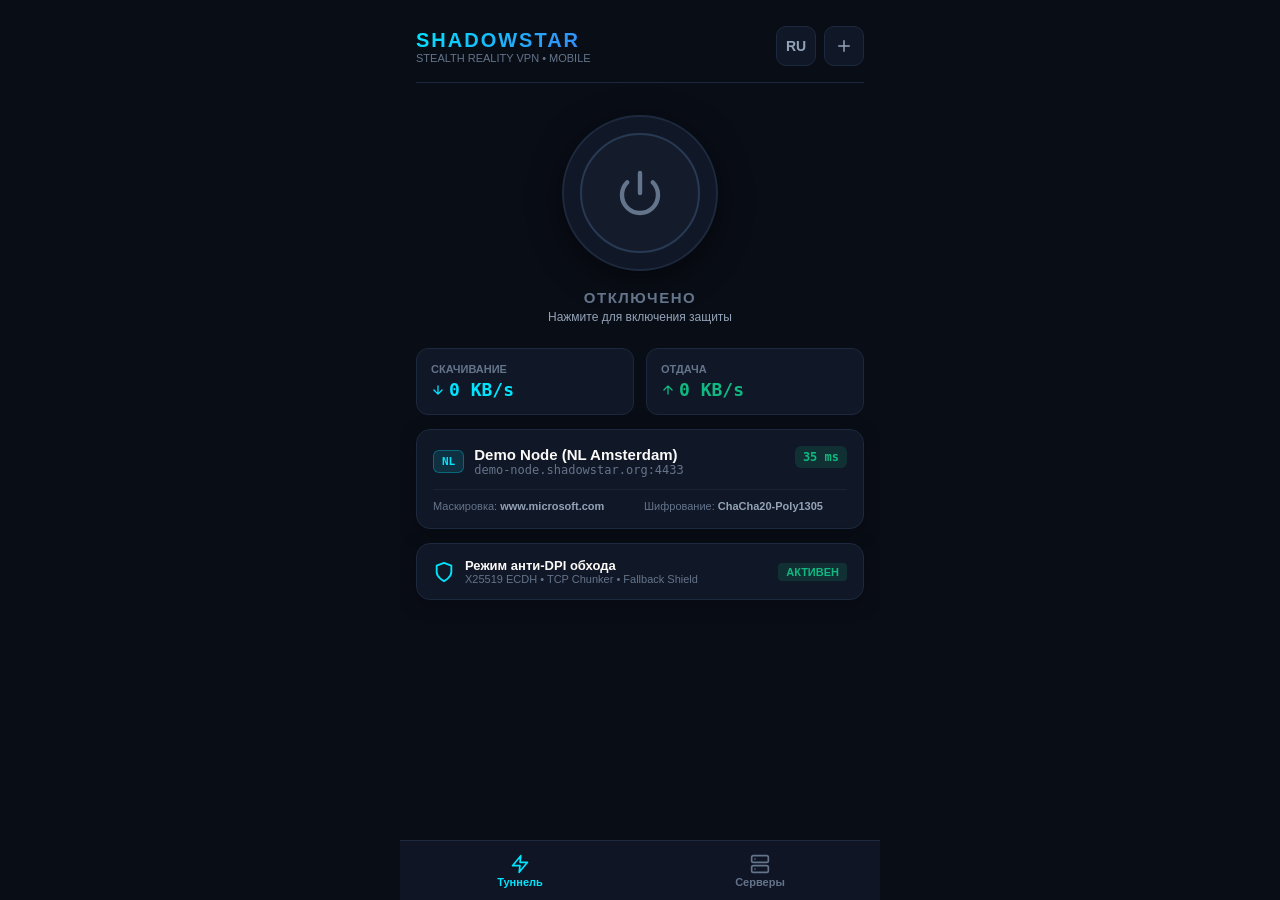
==== pkg/mobile/web/index.html @ b687b2b1 "feat: multi-server subscriptions, 1-click node switch on main dashboard, and crisp app icons everywh" ====
<!DOCTYPE html>
<html lang="ru">
<head>
  <meta charset="UTF-8">
  <meta name="viewport" content="width=device-width, initial-scale=1.0, maximum-scale=1.0, user-scalable=no, viewport-fit=cover">
  <title>ShadowStar Mobile VPN</title>
  <meta name="theme-color" content="#090D16">
  <meta name="apple-mobile-web-app-capable" content="yes">
  <meta name="apple-mobile-web-app-status-bar-style" content="black-translucent">
  <link rel="icon" type="image/x-icon" href="./favicon.ico">
  <link rel="manifest" href="./manifest.json">
  <link rel="stylesheet" href="./style.css">
</head>
<body>

  <div class="mobile-container">
    <!-- Header -->
    <header class="app-header">
      <div>
        <div class="brand-title">SHADOWSTAR</div>
        <div class="brand-sub" data-i18n="brandSub">STEALTH REALITY VPN • MOBILE</div>
      </div>
      <div style="display: flex; gap: 8px;">
        <button class="header-btn" onclick="toggleLanguage()" id="lang-btn" title="RU / EN">RU</button>
        <button class="header-btn" onclick="openAddModal()" title="Добавить узел">
          <svg class="icon" viewBox="0 0 24 24"><path d="M12 5v14M5 12h14"/></svg>
        </button>
      </div>
    </header>

    <!-- DASHBOARD VIEW -->
    <main id="view-dashboard">
      <!-- Center Power Button -->
      <section class="power-section">
        <div class="power-btn-outer" id="power-btn" onclick="toggleConnect()">
          <div class="power-btn-inner">
            <svg class="power-svg" viewBox="0 0 24 24">
              <path d="M18.36 6.64a9 9 0 1 1-12.73 0M12 2v10"/>
            </svg>
          </div>
        </div>
        <div class="status-badge" id="status-badge" data-i18n="statusOff">ОТКЛЮЧЕНО</div>
        <div class="status-sub" id="status-sub" data-i18n="statusSubOff">Нажмите для включения защиты</div>
      </section>

      <!-- Telemetry Speed Grid -->
      <section class="telemetry-grid">
        <div class="telem-card">
          <div class="telem-label" data-i18n="downLabel">Скачивание</div>
          <div class="telem-val down" id="speed-down">
            <svg class="icon-inline" viewBox="0 0 24 24"><path d="M12 5v14M19 12l-7 7-7-7"/></svg>
            <span id="speed-down-val">0 KB/s</span>
          </div>
        </div>
        <div class="telem-card">
          <div class="telem-label" data-i18n="upLabel">Отдача</div>
          <div class="telem-val up" id="speed-up">
            <svg class="icon-inline" viewBox="0 0 24 24"><path d="M12 19V5M5 12l7-7 7 7"/></svg>
            <span id="speed-up-val">0 KB/s</span>
          </div>
        </div>
      </section>

      <!-- Active Server Overview -->
      <section class="glass-card" id="active-node-card">
        <!-- Rendered dynamically via JavaScript -->
      </section>

      <!-- Quick Node Switcher (1-Click Switch on Dashboard) -->
      <section class="quick-nodes-section" id="quick-nodes-container">
        <div class="quick-nodes-header">
          <span style="font-size: 11px; font-weight: 700; color: var(--text-dim); text-transform: uppercase;" data-i18n="quickSwitchTitle">Быстрое переключение</span>
          <span style="font-size: 11px; color: var(--accent-cyan); font-weight: 600; cursor: pointer;" onclick="switchTab('servers')" data-i18n="viewAllNodes">Все узлы →</span>
        </div>
        <div class="quick-nodes-scroll" id="quick-nodes-list">
          <!-- Rendered dynamically -->
        </div>
      </section>

      <!-- Security Info Card -->
      <section class="glass-card" style="padding: 14px 16px;">
        <div style="display: flex; justify-content: space-between; align-items: center;">
          <div style="display: flex; align-items: center; gap: 10px;">
            <svg class="icon-shield" viewBox="0 0 24 24"><path d="M12 22s8-4 8-10V5l-8-3-8 3v7c0 6 8 10 8 10z"/></svg>
            <div>
              <div style="font-size: 13px; font-weight: 700;" data-i18n="securityTitle">Режим анти-DPI обхода</div>
              <div style="font-size: 11px; color: var(--text-dim);">X25519 ECDH • TCP Chunker • Fallback Shield</div>
            </div>
          </div>
          <span style="font-size: 11px; background: rgba(16, 185, 129, 0.15); color: var(--accent-green); padding: 3px 8px; border-radius: 4px; font-weight: 700;" data-i18n="securityActive">АКТИВЕН</span>
        </div>
      </section>
    </main>

    <!-- SERVERS VIEW -->
    <main id="view-servers" style="display: none;">
      <!-- Toolbar -->
      <div class="servers-toolbar">
        <button class="tool-btn" onclick="updateSubscriptionNow()" title="Обновить подписку">
          <svg class="icon" viewBox="0 0 24 24"><path d="M23 4v6h-6M1 20v-6h6"/><path d="M3.51 9a9 9 0 0 1 14.85-3.36L23 10M1 14l4.64 4.36A9 9 0 0 0 20.49 15"/></svg>
          <span data-i18n="toolUpdateSub">Обновить</span>
        </button>
        <button class="tool-btn" onclick="openAddModal()">
          <svg class="icon" viewBox="0 0 24 24"><path d="M12 5v14M5 12h14"/></svg>
          <span data-i18n="toolAdd">Новый узел</span>
        </button>
        <button class="tool-btn" onclick="openSubModal()">
          <svg class="icon" viewBox="0 0 24 24"><circle cx="12" cy="12" r="3"/><path d="M19.4 15a1.65 1.65 0 0 0 .33 1.82l.06.06a2 2 0 0 1 0 2.83 2 2 0 0 1-2.83 0l-.06-.06a1.65 1.65 0 0 0-1.82-.33 1.65 1.65 0 0 0-1 1.51V21a2 2 0 0 1-2 2 2 2 0 0 1-2-2v-.09A1.65 1.65 0 0 0 9 19.4a1.65 1.65 0 0 0-1.82.33l-.06.06a2 2 0 0 1-2.83 0 2 2 0 0 1 0-2.83l.06-.06a1.65 1.65 0 0 0 .33-1.82 1.65 1.65 0 0 0-1.51-1H3a2 2 0 0 1-2-2 2 2 0 0 1 2-2h.09A1.65 1.65 0 0 0 4.6 9a1.65 1.65 0 0 0-.33-1.82l-.06-.06a2 2 0 0 1 0-2.83 2 2 0 0 1 2.83 0l.06.06a1.65 1.65 0 0 0 1.82.33H9a1.65 1.65 0 0 0 1-1.51V3a2 2 0 0 1 2-2 2 2 0 0 1 2 2v.09a1.65 1.65 0 0 0 1 1.51 1.65 1.65 0 0 0 1.82-.33l.06-.06a2 2 0 0 1 2.83 0 2 2 0 0 1 0 2.83l-.06.06a1.65 1.65 0 0 0-.33 1.82V9a1.65 1.65 0 0 0 1.51 1H21a2 2 0 0 1 2 2 2 2 0 0 1-2 2h-.09a1.65 1.65 0 0 0-1.51 1z"/></svg>
          <span data-i18n="toolSub">Подписка</span>
        </button>
        <button class="tool-btn" onclick="selectAutoBest()">
          <svg class="icon" viewBox="0 0 24 24"><polygon points="13 2 3 14 12 14 11 22 21 10 12 10 13 2"/></svg>
          <span data-i18n="toolFastest">Самый быстрый</span>
        </button>
      </div>

      <!-- Header with Count -->
      <div style="display: flex; justify-content: space-between; align-items: center; margin-bottom: 12px; padding: 0 4px;">
        <span style="font-size: 12px; font-weight: 700; color: var(--text-dim); text-transform: uppercase;">
          <span data-i18n="nodesHeader">Узлы</span> (<span id="servers-count">0</span>)
        </span>
      </div>

      <!-- Servers List Items -->
      <div id="servers-list">
        <!-- Rendered dynamically via JavaScript -->
      </div>
    </main>
  </div>

  <!-- Bottom Navigation Bar -->
  <nav class="bottom-nav">
    <div class="nav-item active" id="nav-tunnel" onclick="switchTab('dashboard')">
      <svg class="nav-svg" viewBox="0 0 24 24"><polygon points="13 2 3 14 12 14 11 22 21 10 12 10 13 2"/></svg>
      <span data-i18n="tabTunnel">Туннель</span>
    </div>
    <div class="nav-item" id="nav-servers" onclick="switchTab('servers')">
      <svg class="nav-svg" viewBox="0 0 24 24"><rect x="2" y="2" width="20" height="8" rx="2"/><rect x="2" y="14" width="20" height="8" rx="2"/><line x1="6" y1="6" x2="6.01" y2="6"/><line x1="6" y1="18" x2="6.01" y2="18"/></svg>
      <span data-i18n="tabServers">Серверы</span>
    </div>
  </nav>

  <!-- Add / Edit Server Modal Bottom Sheet -->
  <div class="modal-overlay" id="modal-server">
    <div class="modal-sheet">
      <div class="modal-header">
        <div class="modal-title" id="modal-server-title" data-i18n="modalAddTitle">Добавление узла</div>
        <button class="modal-close" onclick="closeModal('modal-server')">
          <svg class="icon" viewBox="0 0 24 24"><path d="M18 6L6 18M6 6l12 12"/></svg>
        </button>
      </div>

      <!-- Segmented Control Tabs (2 Modes) -->
      <div class="modal-tabs" id="modal-tabs-container">
        <button class="modal-tab-btn active" id="tab-btn-key" type="button" onclick="switchAddMode('key')" data-i18n="tabByKey">По ключу / ссылке</button>
        <button class="modal-tab-btn" id="tab-btn-full" type="button" onclick="switchAddMode('full')" data-i18n="tabFull">Полные данные</button>
      </div>

      <!-- Mode 1: По ключу / ссылке (Быстрое добавление) -->
      <div id="add-pane-key">
        <div class="input-group">
          <label class="input-label" data-i18n="labelNodeName">Название ноды</label>
          <input type="text" class="input-field" id="input-quick-name" data-i18n-ph="phNodeName" placeholder="Например: Мой VPS">
        </div>

        <div class="input-group">
          <label class="input-label" data-i18n="labelKeyOrLink">Ключ или ссылка shadowstar://</label>
          <div class="input-with-action">
            <input type="text" class="input-field" id="input-quick-key" data-i18n-ph="phKeyOrLink" placeholder="shadowstar://... или IP:Port:Key или Ключ">
            <button class="input-action-btn" type="button" onclick="pasteIntoInput('input-quick-key')">
              <svg class="icon-sm" viewBox="0 0 24 24"><path d="M16 4h2a2 2 0 0 1 2 2v14a2 2 0 0 1-2 2H6a2 2 0 0 1-2-2V6a2 2 0 0 1 2-2h2"/><rect x="8" y="2" width="8" height="4" rx="1" ry="1"/></svg>
              <span data-i18n="btnPaste">Вставить</span>
            </button>
          </div>
          <div class="input-hint" data-i18n="hintQuickKey">Поддерживаются ссылки shadowstar://, формат IP:Port:Key или 32-байтный ключ</div>
        </div>

        <button class="btn-primary" type="button" onclick="saveQuickNode()" data-i18n="btnAddNode">Добавить узел</button>
      </div>

      <!-- Mode 2: Полные данные (Ручная настройка) -->
      <div id="add-pane-full" style="display: none;">
        <div class="input-group">
          <label class="input-label" data-i18n="labelNodeName">Название ноды</label>
          <input type="text" class="input-field" id="input-node-name" data-i18n-ph="phNodeName" placeholder="Например: VPS Нидерланды #1">
        </div>

        <div class="input-group">
          <label class="input-label" data-i18n="labelNodeAddr">Адрес и порт сервера (IP:Port)</label>
          <div class="input-with-action">
            <input type="text" class="input-field" id="input-node-addr" data-i18n-ph="phAddr" placeholder="198.51.100.1:4433">
            <button class="input-action-btn" type="button" onclick="pasteIntoInput('input-node-addr')">
              <svg class="icon-sm" viewBox="0 0 24 24"><path d="M16 4h2a2 2 0 0 1 2 2v14a2 2 0 0 1-2 2H6a2 2 0 0 1-2-2V6a2 2 0 0 1 2-2h2"/><rect x="8" y="2" width="8" height="4" rx="1" ry="1"/></svg>
            </button>
          </div>
        </div>

        <div class="input-group">
          <label class="input-label" data-i18n="labelNodeKey">Мастер-ключ безопасности</label>
          <div class="input-with-action">
            <input type="text" class="input-field" id="input-node-key" data-i18n-ph="phKey" placeholder="32-байтный hex мастер-ключ">
            <button class="input-action-btn" type="button" onclick="pasteIntoInput('input-node-key')">
              <svg class="icon-sm" viewBox="0 0 24 24"><path d="M16 4h2a2 2 0 0 1 2 2v14a2 2 0 0 1-2 2H6a2 2 0 0 1-2-2V6a2 2 0 0 1 2-2h2"/><rect x="8" y="2" width="8" height="4" rx="1" ry="1"/></svg>
            </button>
          </div>
        </div>

        <div class="input-group">
          <label class="input-label" data-i18n="labelNodeSni">Маскировка SNI (Decoy Domain)</label>
          <input type="text" class="input-field" id="input-node-sni" value="www.microsoft.com" data-i18n-ph="phSni" placeholder="www.microsoft.com">
        </div>

        <button class="btn-primary" type="button" onclick="saveFullNode()" data-i18n="btnSaveNode">Сохранить узел</button>
      </div>
    </div>
  </div>

  <!-- Subscription URL Modal -->
  <div class="modal-overlay" id="modal-sub">
    <div class="modal-sheet">
      <div class="modal-header">
        <div class="modal-title" data-i18n="subTitle">URL подписки ShadowStar</div>
        <button class="modal-close" onclick="closeModal('modal-sub')">
          <svg class="icon" viewBox="0 0 24 24"><path d="M18 6L6 18M6 6l12 12"/></svg>
        </button>
      </div>

      <div class="input-group">
        <label class="input-label" data-i18n="subInput">Прямая ссылка на подписку</label>
        <div class="input-with-action">
          <input type="text" class="input-field" id="input-sub-url" data-i18n-ph="phSubUrl" placeholder="https://example.com/api/subscription">
          <button class="input-action-btn" type="button" onclick="pasteIntoInput('input-sub-url')">
            <svg class="icon-sm" viewBox="0 0 24 24"><path d="M16 4h2a2 2 0 0 1 2 2v14a2 2 0 0 1-2 2H6a2 2 0 0 1-2-2V6a2 2 0 0 1 2-2h2"/><rect x="8" y="2" width="8" height="4" rx="1" ry="1"/></svg>
            <span data-i18n="btnPaste">Вставить</span>
          </button>
        </div>
      </div>

      <div style="font-size: 12px; color: var(--text-dim); margin-bottom: 16px;" data-i18n="subDesc">
        Поддерживаются форматы JSON, Base64 и списки ссылок вида shadowstar://
      </div>

      <button class="btn-primary" type="button" onclick="saveSubscription()" data-i18n="loadSubBtn">Загрузить и обновить</button>
    </div>
  </div>

  <!-- Floating Toast Notification -->
  <div class="toast" id="toast">Уведомление</div>

  <script src="./app.js"></script>
</body>
</html>
---- pkg/mobile/web/style.css ----
:root {
  --bg-primary: #090D16;
  --bg-card: #101726;
  --bg-card-hover: #162032;
  --bg-card-active: #142232;
  --border-subtle: #1D293E;
  --accent-cyan: #00E5FF;
  --accent-green: #10B981;
  --accent-red: #EF4444;
  --accent-amber: #F59E0B;
  --text-main: #FCFAF8;
  --text-muted: #94A3B8;
  --text-dim: #64748B;
  --font-family: -apple-system, BlinkMacSystemFont, "Segoe UI", Roboto, "Helvetica Neue", sans-serif;
  --font-mono: ui-monospace, SFMono-Regular, Menlo, Monaco, Consolas, monospace;
}

* {
  box-sizing: border-box;
  margin: 0;
  padding: 0;
  -webkit-tap-highlight-color: transparent;
}

body {
  background: var(--bg-primary);
  color: var(--text-main);
  font-family: var(--font-family);
  min-height: 100vh;
  padding-bottom: 70px;
  overflow-x: hidden;
  user-select: none;
}

.mobile-container {
  max-width: 480px;
  margin: 0 auto;
  padding: 16px;
  overflow-x: hidden;
  box-sizing: border-box;
}

/* Header */
.app-header {
  display: flex;
  justify-content: space-between;
  align-items: center;
  padding: 10px 0 16px;
  border-bottom: 1px solid var(--border-subtle);
}

.brand-title {
  font-size: 20px;
  font-weight: 800;
  letter-spacing: 2px;
  background: linear-gradient(135deg, #00E5FF, #3B82F6);
  -webkit-background-clip: text;
  -webkit-text-fill-color: transparent;
}

.brand-sub {
  font-size: 11px;
  color: var(--text-dim);
  font-weight: 500;
}

.header-btn {
  background: var(--bg-card);
  border: 1px solid var(--border-subtle);
  color: var(--text-muted);
  width: 40px;
  height: 40px;
  border-radius: 10px;
  display: flex;
  align-items: center;
  justify-content: center;
  font-size: 14px;
  font-weight: 700;
  cursor: pointer;
  flex-shrink: 0;
  transition: all 0.2s;
}

.header-btn:active {
  transform: scale(0.92);
  border-color: var(--accent-cyan);
  color: var(--accent-cyan);
}

/* Vector Icons */
.icon {
  width: 18px;
  height: 18px;
  stroke: currentColor;
  stroke-width: 2;
  fill: none;
  stroke-linecap: round;
  stroke-linejoin: round;
  display: inline-block;
  flex-shrink: 0;
}

.icon-sm {
  width: 14px;
  height: 14px;
  stroke: currentColor;
  stroke-width: 2;
  fill: none;
  stroke-linecap: round;
  stroke-linejoin: round;
  display: inline-block;
  flex-shrink: 0;
}

.icon-shield {
  width: 22px;
  height: 22px;
  stroke: var(--accent-cyan);
  stroke-width: 2;
  fill: none;
  stroke-linecap: round;
  stroke-linejoin: round;
  display: inline-block;
  flex-shrink: 0;
}

.icon-inline {
  width: 14px;
  height: 14px;
  stroke: currentColor;
  stroke-width: 2.2;
  fill: none;
  stroke-linecap: round;
  stroke-linejoin: round;
  vertical-align: -2px;
  margin-right: 4px;
  display: inline-block;
  flex-shrink: 0;
}

.power-svg {
  width: 48px;
  height: 48px;
  stroke: var(--text-dim);
  stroke-width: 2.2;
  fill: none;
  stroke-linecap: round;
  stroke-linejoin: round;
  transition: all 0.3s ease;
}

.nav-svg {
  width: 20px;
  height: 20px;
  stroke: currentColor;
  stroke-width: 2;
  fill: none;
  stroke-linecap: round;
  stroke-linejoin: round;
  margin-bottom: 2px;
  flex-shrink: 0;
}

/* Tab Navigation (Bottom Bar) */
.bottom-nav {
  position: fixed;
  bottom: 0;
  left: 0;
  right: 0;
  height: 60px;
  background: rgba(16, 23, 38, 0.94);
  backdrop-filter: blur(16px);
  -webkit-backdrop-filter: blur(16px);
  border-top: 1px solid var(--border-subtle);
  display: flex;
  justify-content: space-around;
  align-items: center;
  z-index: 100;
  max-width: 480px;
  margin: 0 auto;
}

.nav-item {
  display: flex;
  flex-direction: column;
  align-items: center;
  justify-content: center;
  flex: 1;
  height: 100%;
  color: var(--text-dim);
  text-decoration: none;
  font-size: 11px;
  font-weight: 600;
  cursor: pointer;
  transition: color 0.2s;
}

.nav-item.active {
  color: var(--accent-cyan);
}

/* Power Button */
.power-section {
  display: flex;
  flex-direction: column;
  align-items: center;
  justify-content: center;
  padding: 32px 0 24px;
}

.power-btn-outer {
  width: 156px;
  height: 156px;
  border-radius: 50%;
  display: flex;
  align-items: center;
  justify-content: center;
  cursor: pointer;
  background: var(--bg-card);
  border: 2px solid var(--border-subtle);
  box-shadow: 0 8px 32px rgba(0, 0, 0, 0.5);
  transition: all 0.3s ease;
}

.power-btn-outer:active {
  transform: scale(0.95);
}

.power-btn-inner {
  width: 120px;
  height: 120px;
  border-radius: 50%;
  background: #141C2C;
  display: flex;
  align-items: center;
  justify-content: center;
  border: 2px solid #283954;
  transition: all 0.3s;
}

.power-btn-outer.connected {
  border-color: var(--accent-green);
  box-shadow: 0 0 36px rgba(16, 185, 129, 0.35);
}

.power-btn-outer.connected .power-btn-inner {
  background: rgba(16, 185, 129, 0.15);
  border-color: var(--accent-green);
}

.power-btn-outer.connected .power-svg {
  stroke: var(--accent-green);
  filter: drop-shadow(0 0 10px rgba(16, 185, 129, 0.8));
}

.power-btn-outer.connecting {
  border-color: var(--accent-amber);
  box-shadow: 0 0 30px rgba(245, 158, 11, 0.3);
}

.power-btn-outer.connecting .power-svg {
  stroke: var(--accent-amber);
}

.status-badge {
  margin-top: 18px;
  font-size: 15px;
  font-weight: 800;
  letter-spacing: 1.5px;
  color: var(--text-dim);
}

.status-badge.connected {
  color: var(--accent-green);
}

.status-sub {
  font-size: 12px;
  color: var(--text-muted);
  margin-top: 4px;
}

/* Card General */
.glass-card {
  background: var(--bg-card);
  border: 1px solid var(--border-subtle);
  border-radius: 14px;
  padding: 16px;
  margin-bottom: 14px;
  box-shadow: 0 4px 20px rgba(0, 0, 0, 0.25);
  overflow: hidden;
  box-sizing: border-box;
}

/* Telemetry Grid */
.telemetry-grid {
  display: grid;
  grid-template-columns: 1fr 1fr;
  gap: 12px;
  margin-bottom: 14px;
}

.telem-card {
  background: var(--bg-card);
  border: 1px solid var(--border-subtle);
  border-radius: 12px;
  padding: 14px;
  overflow: hidden;
}

.telem-label {
  font-size: 11px;
  font-weight: 700;
  color: var(--text-dim);
  text-transform: uppercase;
  margin-bottom: 4px;
}

.telem-val {
  font-size: 18px;
  font-weight: 800;
  font-family: var(--font-mono);
  display: flex;
  align-items: center;
  white-space: nowrap;
  overflow: hidden;
  text-overflow: ellipsis;
}

.telem-val.down {
  color: var(--accent-cyan);
}

.telem-val.up {
  color: var(--accent-green);
}

/* Node Overview Card */
.node-overview-header {
  display: flex;
  justify-content: space-between;
  align-items: flex-start;
  margin-bottom: 12px;
  gap: 10px;
  width: 100%;
  max-width: 100%;
  min-width: 0;
  box-sizing: border-box;
}

.node-title-row {
  display: flex;
  align-items: center;
  gap: 10px;
  min-width: 0;
  flex: 1 1 0%;
  max-width: 100%;
  overflow: hidden;
}

.node-title-row > div,
.node-info-col {
  min-width: 0;
  flex: 1 1 0%;
  max-width: 100%;
  overflow: hidden;
}

.country-pill {
  background: rgba(0, 229, 255, 0.12);
  color: var(--accent-cyan);
  border: 1px solid rgba(0, 229, 255, 0.3);
  font-size: 11px;
  font-weight: 800;
  padding: 4px 8px;
  border-radius: 6px;
  font-family: var(--font-mono);
  flex-shrink: 0;
}

.node-name {
  font-size: 15px;
  font-weight: 700;
  white-space: nowrap;
  overflow: hidden;
  text-overflow: ellipsis;
  max-width: 100%;
}

.node-addr {
  font-size: 12px;
  color: var(--text-dim);
  font-family: var(--font-mono);
  white-space: nowrap;
  overflow: hidden;
  text-overflow: ellipsis;
  max-width: 100%;
}

.ping-pill {
  font-size: 12px;
  font-weight: 700;
  padding: 4px 8px;
  border-radius: 6px;
  background: rgba(16, 185, 129, 0.15);
  color: var(--accent-green);
  font-family: var(--font-mono);
  flex-shrink: 0;
}

.node-detail-grid {
  display: grid;
  grid-template-columns: 1fr 1fr;
  gap: 8px;
  font-size: 11px;
  padding-top: 10px;
  border-top: 1px solid rgba(255, 255, 255, 0.05);
}

.node-detail-item {
  color: var(--text-dim);
  white-space: nowrap;
  overflow: hidden;
  text-overflow: ellipsis;
}

.node-detail-item strong {
  color: var(--text-muted);
}

/* Servers View Toolbar */
.servers-toolbar {
  display: grid;
  grid-template-columns: 1fr 1fr 1fr;
  gap: 8px;
  margin-bottom: 16px;
}

.tool-btn {
  background: var(--bg-card);
  border: 1px solid var(--border-subtle);
  color: var(--text-muted);
  padding: 10px 8px;
  border-radius: 10px;
  font-size: 12px;
  font-weight: 600;
  display: flex;
  flex-direction: column;
  align-items: center;
  gap: 6px;
  cursor: pointer;
  transition: all 0.2s;
  text-align: center;
}

.tool-btn:active {
  border-color: var(--accent-cyan);
  color: var(--accent-cyan);
  transform: scale(0.96);
}

/* Server List Item */
.server-item {
  background: var(--bg-card);
  border: 1px solid var(--border-subtle);
  border-radius: 12px;
  padding: 14px;
  margin-bottom: 10px;
  cursor: pointer;
  transition: all 0.2s;
  overflow: hidden;
  max-width: 100%;
  box-sizing: border-box;
}

.server-item.active {
  border-color: var(--accent-cyan);
  background: var(--bg-card-active);
}

.server-header-row {
  display: flex;
  justify-content: space-between;
  align-items: flex-start;
  gap: 10px;
  width: 100%;
  max-width: 100%;
  min-width: 0;
}

.server-title-group {
  display: flex;
  align-items: center;
  gap: 10px;
  min-width: 0;
  flex: 1 1 0%;
  max-width: 100%;
  overflow: hidden;
}

.server-title-group > div,
.server-info-col {
  min-width: 0;
  flex: 1 1 0%;
  max-width: 100%;
  overflow: hidden;
}

.server-name {
  font-size: 15px;
  font-weight: 700;
  white-space: nowrap;
  overflow: hidden;
  text-overflow: ellipsis;
  max-width: 100%;
}

.server-addr {
  font-size: 12px;
  color: var(--text-dim);
  font-family: var(--font-mono);
  white-space: nowrap;
  overflow: hidden;
  text-overflow: ellipsis;
  max-width: 100%;
}

.server-actions {
  display: flex;
  gap: 6px;
  margin-top: 10px;
}

.btn-action-sm {
  background: rgba(255, 255, 255, 0.04);
  border: 1px solid var(--border-subtle);
  color: var(--text-muted);
  padding: 6px 12px;
  border-radius: 6px;
  font-size: 12px;
  font-weight: 600;
  cursor: pointer;
  display: flex;
  align-items: center;
  gap: 4px;
  flex-shrink: 0;
  transition: all 0.2s;
}

.btn-action-sm:active {
  color: var(--text-main);
  border-color: var(--text-dim);
}

.btn-action-sm.danger:active {
  color: var(--accent-red);
  border-color: var(--accent-red);
}

/* Modal Bottom Sheet */
.modal-overlay {
  position: fixed;
  top: 0;
  left: 0;
  right: 0;
  bottom: 0;
  background: rgba(0, 0, 0, 0.7);
  backdrop-filter: blur(8px);
  -webkit-backdrop-filter: blur(8px);
  display: flex;
  align-items: flex-end;
  justify-content: center;
  z-index: 200;
  opacity: 0;
  pointer-events: none;
  transition: opacity 0.25s ease;
}

.modal-overlay.open {
  opacity: 1;
  pointer-events: auto;
}

.modal-sheet {
  background: #101726;
  border: 1px solid #283954;
  border-top-left-radius: 20px;
  border-top-right-radius: 20px;
  padding: 24px;
  width: 100%;
  max-width: 480px;
  max-height: 85vh;
  overflow-y: auto;
  overflow-x: hidden;
  box-sizing: border-box;
  box-shadow: 0 -8px 32px rgba(0, 0, 0, 0.6);
  transform: translateY(100%);
  transition: transform 0.25s cubic-bezier(0.1, 0.9, 0.2, 1);
}

.modal-overlay.open .modal-sheet {
  transform: translateY(0);
}

.modal-header {
  display: flex;
  justify-content: space-between;
  align-items: center;
  margin-bottom: 16px;
}

.modal-title {
  font-size: 17px;
  font-weight: 700;
}

.modal-close {
  background: transparent;
  border: none;
  color: var(--text-muted);
  cursor: pointer;
  padding: 4px;
  display: flex;
  align-items: center;
  justify-content: center;
  flex-shrink: 0;
}

/* Segmented Control Tabs */
.modal-tabs {
  display: flex;
  background: #090D16;
  border: 1px solid var(--border-subtle);
  border-radius: 10px;
  padding: 3px;
  margin-bottom: 18px;
}

.modal-tab-btn {
  flex: 1;
  background: transparent;
  border: none;
  color: var(--text-muted);
  font-size: 13px;
  font-weight: 600;
  padding: 9px 12px;
  border-radius: 8px;
  cursor: pointer;
  transition: all 0.2s;
  text-align: center;
}

.modal-tab-btn.active {
  background: var(--bg-card);
  color: var(--accent-cyan);
  box-shadow: 0 2px 8px rgba(0, 0, 0, 0.4);
}

/* Inputs */
.input-group {
  margin-bottom: 14px;
  width: 100%;
  box-sizing: border-box;
}

.input-label {
  display: block;
  font-size: 12px;
  font-weight: 600;
  color: var(--text-dim);
  margin-bottom: 6px;
}

.input-field {
  width: 100%;
  min-width: 0;
  max-width: 100%;
  background: #141C2B;
  border: 1px solid #283954;
  border-radius: 8px;
  padding: 10px 12px;
  font-size: 14px;
  color: var(--text-main);
  outline: none;
  font-family: inherit;
  box-sizing: border-box;
  overflow: hidden;
  text-overflow: ellipsis;
}

.input-field:focus {
  border-color: var(--accent-cyan);
}

.input-with-action {
  display: flex;
  gap: 8px;
  align-items: center;
  width: 100%;
  max-width: 100%;
  min-width: 0;
  box-sizing: border-box;
}

.input-with-action .input-field {
  flex: 1 1 0%;
  min-width: 0;
  width: 0;
  max-width: 100%;
  box-sizing: border-box;
}

.input-action-btn {
  background: var(--bg-card);
  border: 1px solid var(--border-subtle);
  color: var(--text-muted);
  border-radius: 8px;
  padding: 10px 14px;
  display: flex;
  align-items: center;
  gap: 6px;
  font-size: 13px;
  font-weight: 600;
  cursor: pointer;
  white-space: nowrap;
  flex-shrink: 0;
  transition: all 0.2s;
}

.input-action-btn:active {
  border-color: var(--accent-cyan);
  color: var(--accent-cyan);
  transform: scale(0.96);
}

.input-hint {
  font-size: 11px;
  color: var(--text-dim);
  margin-top: 5px;
  line-height: 1.4;
  word-break: break-word;
}

.btn-primary {
  width: 100%;
  background: var(--accent-green);
  border: none;
  color: #FFFFFF;
  padding: 14px;
  border-radius: 10px;
  font-size: 15px;
  font-weight: 700;
  cursor: pointer;
  margin-top: 10px;
  transition: all 0.2s;
  box-sizing: border-box;
}

.btn-primary:active {
  transform: scale(0.98);
  opacity: 0.9;
}

/* Toast */
.toast {
  position: fixed;
  top: 20px;
  left: 50%;
  transform: translateX(-50%) translateY(-100px);
  background: rgba(16, 185, 129, 0.95);
  color: #FFFFFF;
  padding: 10px 18px;
  border-radius: 20px;
  font-size: 13px;
  font-weight: 700;
  z-index: 300;
  box-shadow: 0 4px 16px rgba(0,0,0,0.4);
  transition: transform 0.3s cubic-bezier(0.1, 0.9, 0.2, 1);
  pointer-events: none;
  max-width: calc(100vw - 32px);
  box-sizing: border-box;
  text-align: center;
  white-space: nowrap;
  overflow: hidden;
  text-overflow: ellipsis;
}

.toast.show {
  transform: translateX(-50%) translateY(0);
}

/* Quick Nodes Switcher */
.quick-nodes-section {
  margin-bottom: 16px;
}
.quick-nodes-header {
  display: flex;
  justify-content: space-between;
  align-items: center;
  margin-bottom: 8px;
  padding: 0 4px;
}
.quick-nodes-scroll {
  display: flex;
  gap: 8px;
  overflow-x: auto;
  padding: 2px 2px 6px;
  -webkit-overflow-scrolling: touch;
  scrollbar-width: none;
}
.quick-nodes-scroll::-webkit-scrollbar {
  display: none;
}
.quick-node-chip {
  flex: 0 0 auto;
  display: flex;
  align-items: center;
  gap: 8px;
  background: var(--bg-card);
  border: 1px solid var(--border-subtle);
  padding: 8px 12px;
  border-radius: 10px;
  cursor: pointer;
  transition: all 0.2s ease;
  user-select: none;
}
.quick-node-chip:active {
  transform: scale(0.96);
}
.quick-node-chip.active {
  background: rgba(0, 229, 255, 0.12);
  border-color: var(--accent-cyan);
}
.quick-node-chip .chip-flag {
  font-size: 11px;
  font-weight: 700;
  color: var(--accent-cyan);
  background: rgba(0, 229, 255, 0.15);
  padding: 2px 6px;
  border-radius: 4px;
}
.quick-node-chip .chip-name {
  font-size: 12px;
  font-weight: 600;
  color: var(--text-main);
  max-width: 130px;
  white-space: nowrap;
  overflow: hidden;
  text-overflow: ellipsis;
}
.quick-node-chip.active .chip-name {
  color: var(--accent-cyan);
}
.quick-node-chip .chip-ping {
  font-size: 10px;
  color: var(--accent-green);
  font-family: monospace;
}
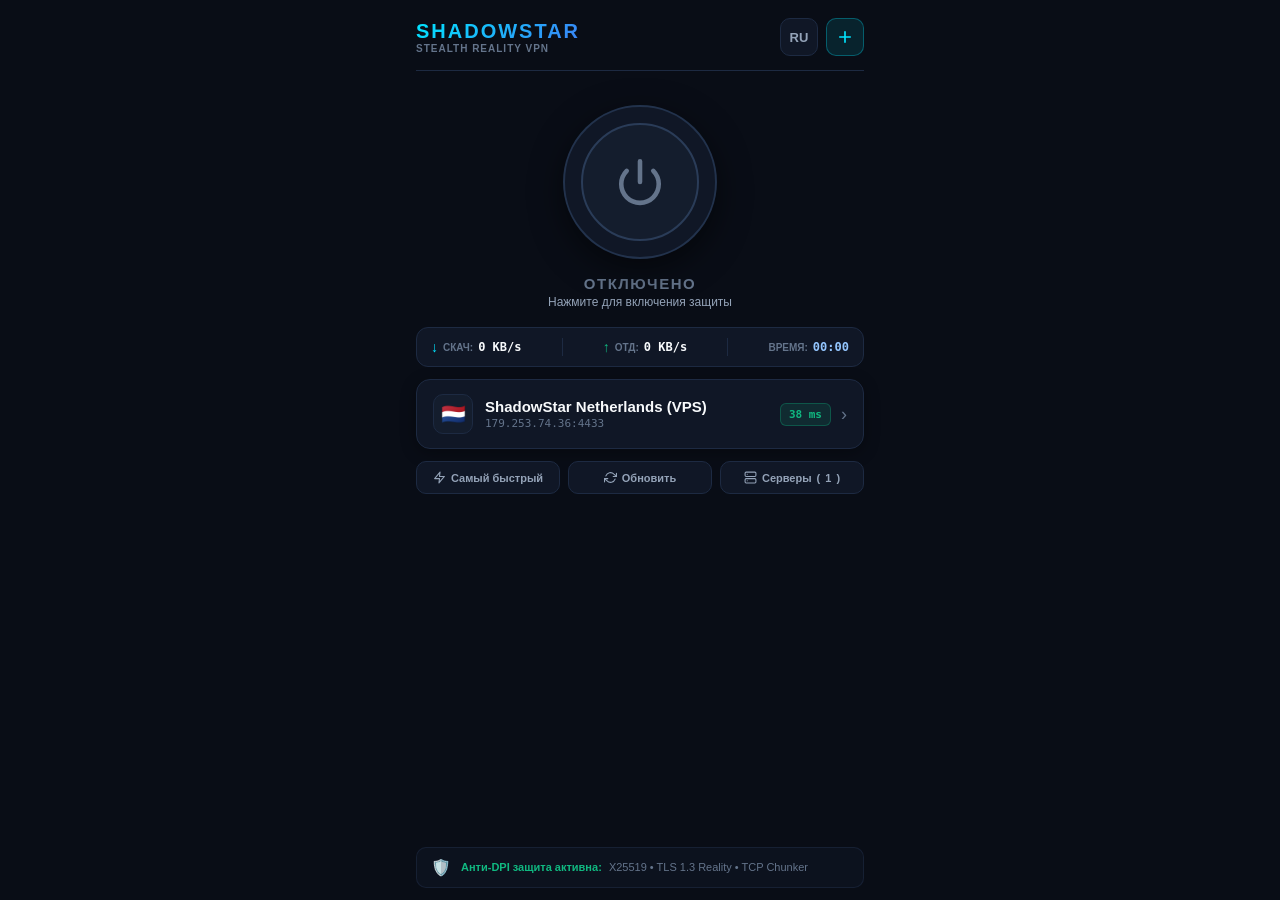
==== commit 15444b0d: "feat(mobile): add GitHub auto-update, simplified 1-screen mobile UI, and TUI update flow" ====
--- a/pkg/mobile/web/index.html
+++ b/pkg/mobile/web/index.html
@@ -16,21 +16,36 @@
   <div class="mobile-container">
     <!-- Header -->
     <header class="app-header">
-      <div>
+      <div class="brand-group">
         <div class="brand-title">SHADOWSTAR</div>
-        <div class="brand-sub" data-i18n="brandSub">STEALTH REALITY VPN • MOBILE</div>
-      </div>
-      <div style="display: flex; gap: 8px;">
+        <div class="brand-sub">STEALTH REALITY VPN</div>
+      </div>
+      <div class="header-actions">
+        <button class="update-badge" id="header-update-badge" style="display: none;" onclick="openUpdateModal()" title="Доступно обновление">
+          ★ <span id="header-update-tag">NEW</span>
+        </button>
         <button class="header-btn" onclick="toggleLanguage()" id="lang-btn" title="RU / EN">RU</button>
-        <button class="header-btn" onclick="openAddModal()" title="Добавить узел">
+        <button class="header-btn primary" onclick="openAddModal()" title="Добавить узел">
           <svg class="icon" viewBox="0 0 24 24"><path d="M12 5v14M5 12h14"/></svg>
         </button>
       </div>
     </header>
 
-    <!-- DASHBOARD VIEW -->
-    <main id="view-dashboard">
-      <!-- Center Power Button -->
+    <!-- Update Notification Banner -->
+    <div class="update-banner" id="update-banner" style="display: none;" onclick="openUpdateModal()">
+      <div class="update-banner-left">
+        <span class="update-dot"></span>
+        <div>
+          <div class="update-banner-title" data-i18n="updateBannerTitle">Доступно обновление</div>
+          <div class="update-banner-sub" id="update-banner-sub">ShadowStar v1.4.1</div>
+        </div>
+      </div>
+      <button class="update-banner-btn" type="button" data-i18n="btnUpdate">Обновить</button>
+    </div>
+
+    <!-- Main Single-Screen Dashboard -->
+    <main class="dashboard-main">
+      <!-- Big Center Power Button -->
       <section class="power-section">
         <div class="power-btn-outer" id="power-btn" onclick="toggleConnect()">
           <div class="power-btn-inner">
@@ -43,204 +58,170 @@
         <div class="status-sub" id="status-sub" data-i18n="statusSubOff">Нажмите для включения защиты</div>
       </section>
 
-      <!-- Telemetry Speed Grid -->
-      <section class="telemetry-grid">
-        <div class="telem-card">
-          <div class="telem-label" data-i18n="downLabel">Скачивание</div>
-          <div class="telem-val down" id="speed-down">
-            <svg class="icon-inline" viewBox="0 0 24 24"><path d="M12 5v14M19 12l-7 7-7-7"/></svg>
-            <span id="speed-down-val">0 KB/s</span>
+      <!-- Compact Telemetry Speed Bar -->
+      <section class="telemetry-bar">
+        <div class="telem-item">
+          <span class="telem-arrow down">↓</span>
+          <span class="telem-label" data-i18n="downShort">СКАЧ:</span>
+          <span class="telem-val" id="speed-down-val">0 KB/s</span>
+        </div>
+        <div class="telem-divider"></div>
+        <div class="telem-item">
+          <span class="telem-arrow up">↑</span>
+          <span class="telem-label" data-i18n="upShort">ОТД:</span>
+          <span class="telem-val" id="speed-up-val">0 KB/s</span>
+        </div>
+        <div class="telem-divider"></div>
+        <div class="telem-item">
+          <span class="telem-label" data-i18n="timeShort">ВРЕМЯ:</span>
+          <span class="telem-val uptime" id="uptime-val">00:00</span>
+        </div>
+      </section>
+
+      <!-- Active Server Selector Card (Tap opens bottom sheet) -->
+      <section class="active-server-card" onclick="openServersSheet()" id="active-server-card">
+        <div class="server-card-left">
+          <div class="server-flag-box" id="active-flag">🌐</div>
+          <div class="server-info">
+            <div class="server-name" id="active-server-name" data-i18n="noNodes">Нет серверов</div>
+            <div class="server-addr" id="active-server-addr">Нажмите, чтобы добавить</div>
           </div>
         </div>
-        <div class="telem-card">
-          <div class="telem-label" data-i18n="upLabel">Отдача</div>
-          <div class="telem-val up" id="speed-up">
-            <svg class="icon-inline" viewBox="0 0 24 24"><path d="M12 19V5M5 12l7-7 7 7"/></svg>
-            <span id="speed-up-val">0 KB/s</span>
+        <div class="server-card-right">
+          <span class="server-ping-badge" id="active-server-ping">-- ms</span>
+          <span class="server-chevron">›</span>
+        </div>
+      </section>
+
+      <!-- Quick Action Buttons -->
+      <section class="quick-actions">
+        <button class="action-pill" onclick="selectAutoBest()" title="Самый быстрый сервер">
+          <svg class="icon-inline" viewBox="0 0 24 24"><polygon points="13 2 3 14 12 14 11 22 21 10 12 10 13 2"/></svg>
+          <span data-i18n="toolFastest">Самый быстрый</span>
+        </button>
+        <button class="action-pill" onclick="updateSubscriptionNow()" title="Обновить список серверов">
+          <svg class="icon-inline" viewBox="0 0 24 24"><path d="M23 4v6h-6M1 20v-6h6"/><path d="M3.51 9a9 9 0 0 1 14.85-3.36L23 10M1 14l4.64 4.36A9 9 0 0 0 20.49 15"/></svg>
+          <span data-i18n="toolUpdateSub">Обновить</span>
+        </button>
+        <button class="action-pill" onclick="openServersSheet()" title="Все серверы">
+          <svg class="icon-inline" viewBox="0 0 24 24"><rect x="2" y="2" width="20" height="8" rx="2"/><rect x="2" y="14" width="20" height="8" rx="2"/><line x1="6" y1="6" x2="6.01" y2="6"/><line x1="6" y1="18" x2="6.01" y2="18"/></svg>
+          <span data-i18n="tabServers">Серверы</span> (<span id="nodes-count-pill">0</span>)
+        </button>
+      </section>
+
+      <!-- Subtle Stealth Camouflage Status -->
+      <section class="stealth-footer">
+        <div class="stealth-shield-icon">🛡️</div>
+        <div class="stealth-text">
+          <span class="stealth-label" data-i18n="shieldActive">Анти-DPI защита активна:</span>
+          <span class="stealth-sub">X25519 • TLS 1.3 Reality • TCP Chunker</span>
+        </div>
+      </section>
+    </main>
+  </div>
+
+  <!-- Server Selection Bottom Sheet -->
+  <div class="modal-overlay" id="sheet-servers">
+    <div class="modal-sheet">
+      <div class="sheet-handle"></div>
+      <div class="modal-header">
+        <div class="modal-title">
+          <span data-i18n="nodesHeader">Серверы</span> (<span id="servers-sheet-count">0</span>)
+        </div>
+        <button class="modal-close" onclick="closeModal('sheet-servers')">
+          <svg class="icon" viewBox="0 0 24 24"><path d="M18 6L6 18M6 6l12 12"/></svg>
+        </button>
+      </div>
+
+      <div class="sheet-toolbar">
+        <button class="sheet-tool-btn" onclick="selectAutoBest()">
+          ⚡ <span data-i18n="toolFastest">Самый быстрый</span>
+        </button>
+        <button class="sheet-tool-btn" onclick="updateSubscriptionNow()">
+          🔄 <span data-i18n="toolUpdateSub">Синхронизация</span>
+        </button>
+        <button class="sheet-tool-btn primary" onclick="closeModal('sheet-servers'); openAddModal();">
+          ➕ <span data-i18n="btnAddShort">Добавить</span>
+        </button>
+      </div>
+
+      <div class="sheet-servers-list" id="sheet-servers-list">
+        <!-- Rendered dynamically via JavaScript -->
+      </div>
+    </div>
+  </div>
+
+  <!-- Simplified 1-Field Smart Add Modal -->
+  <div class="modal-overlay" id="modal-add">
+    <div class="modal-sheet">
+      <div class="sheet-handle"></div>
+      <div class="modal-header">
+        <div class="modal-title" data-i18n="modalAddTitle">Добавить узел или подписку</div>
+        <button class="modal-close" onclick="closeModal('modal-add')">
+          <svg class="icon" viewBox="0 0 24 24"><path d="M18 6L6 18M6 6l12 12"/></svg>
+        </button>
+      </div>
+
+      <div class="smart-input-box">
+        <label class="input-label" data-i18n="smartInputLabel">Ключ, ссылка shadowstar:// или URL подписки</label>
+        <textarea class="smart-textarea" id="smart-input" rows="3" data-i18n-ph="smartInputPh" placeholder="Вставьте shadowstar:// ссылку, IP:Port:Key, мастер-ключ или https:// URL подписки"></textarea>
+        
+        <div class="smart-btn-row">
+          <button class="paste-btn" type="button" onclick="pasteSmartInput()">
+            <svg class="icon-sm" viewBox="0 0 24 24"><path d="M16 4h2a2 2 0 0 1 2 2v14a2 2 0 0 1-2 2H6a2 2 0 0 1-2-2V6a2 2 0 0 1 2-2h2"/><rect x="8" y="2" width="8" height="4" rx="1" ry="1"/></svg>
+            <span data-i18n="btnPaste">Вставить из буфера</span>
+          </button>
+          <button class="clear-btn" type="button" onclick="document.getElementById('smart-input').value=''">✕</button>
+        </div>
+      </div>
+
+      <div class="smart-hints">
+        <div class="hint-bullet">• <b>shadowstar://</b> — автоматический импорт параметров узла</div>
+        <div class="hint-bullet">• <b>IP:Port:Key</b> — быстрое ручное подключение</div>
+        <div class="hint-bullet">• <b>32-байтный ключ</b> — мгновенное подключение к дефолтному серверу</div>
+        <div class="hint-bullet">• <b>https://...</b> — загрузка списка узлов из внешней подписки</div>
+      </div>
+
+      <button class="btn-primary" type="button" onclick="submitSmartInput()" data-i18n="btnAddConnect">Добавить и подключить</button>
+    </div>
+  </div>
+
+  <!-- Update Modal (GitHub Release) -->
+  <div class="modal-overlay" id="modal-update">
+    <div class="modal-sheet">
+      <div class="sheet-handle"></div>
+      <div class="modal-header">
+        <div class="modal-title" data-i18n="updateModalTitle">Обновление ShadowStar</div>
+        <button class="modal-close" onclick="closeModal('modal-update')">
+          <svg class="icon" viewBox="0 0 24 24"><path d="M18 6L6 18M6 6l12 12"/></svg>
+        </button>
+      </div>
+
+      <div class="update-modal-body">
+        <div class="update-tag-row">
+          <span class="update-new-tag" id="update-new-tag">v1.4.1</span>
+          <span class="update-cur-tag" id="update-cur-tag">текущая: v1.4.0</span>
+        </div>
+        <div class="update-notes-box" id="update-notes-box">
+          Загрузка информации о релизе...
+        </div>
+
+        <div id="update-progress-container" style="display: none; margin: 16px 0;">
+          <div class="progress-label" id="update-progress-status">Скачивание...</div>
+          <div class="progress-bar-bg">
+            <div class="progress-bar-fill" id="update-progress-fill" style="width: 0%;"></div>
           </div>
         </div>
-      </section>
-
-      <!-- Active Server Overview -->
-      <section class="glass-card" id="active-node-card">
-        <!-- Rendered dynamically via JavaScript -->
-      </section>
-
-      <!-- Quick Node Switcher (1-Click Switch on Dashboard) -->
-      <section class="quick-nodes-section" id="quick-nodes-container">
-        <div class="quick-nodes-header">
-          <span style="font-size: 11px; font-weight: 700; color: var(--text-dim); text-transform: uppercase;" data-i18n="quickSwitchTitle">Быстрое переключение</span>
-          <span style="font-size: 11px; color: var(--accent-cyan); font-weight: 600; cursor: pointer;" onclick="switchTab('servers')" data-i18n="viewAllNodes">Все узлы →</span>
-        </div>
-        <div class="quick-nodes-scroll" id="quick-nodes-list">
-          <!-- Rendered dynamically -->
-        </div>
-      </section>
-
-      <!-- Security Info Card -->
-      <section class="glass-card" style="padding: 14px 16px;">
-        <div style="display: flex; justify-content: space-between; align-items: center;">
-          <div style="display: flex; align-items: center; gap: 10px;">
-            <svg class="icon-shield" viewBox="0 0 24 24"><path d="M12 22s8-4 8-10V5l-8-3-8 3v7c0 6 8 10 8 10z"/></svg>
-            <div>
-              <div style="font-size: 13px; font-weight: 700;" data-i18n="securityTitle">Режим анти-DPI обхода</div>
-              <div style="font-size: 11px; color: var(--text-dim);">X25519 ECDH • TCP Chunker • Fallback Shield</div>
-            </div>
-          </div>
-          <span style="font-size: 11px; background: rgba(16, 185, 129, 0.15); color: var(--accent-green); padding: 3px 8px; border-radius: 4px; font-weight: 700;" data-i18n="securityActive">АКТИВЕН</span>
-        </div>
-      </section>
-    </main>
-
-    <!-- SERVERS VIEW -->
-    <main id="view-servers" style="display: none;">
-      <!-- Toolbar -->
-      <div class="servers-toolbar">
-        <button class="tool-btn" onclick="updateSubscriptionNow()" title="Обновить подписку">
-          <svg class="icon" viewBox="0 0 24 24"><path d="M23 4v6h-6M1 20v-6h6"/><path d="M3.51 9a9 9 0 0 1 14.85-3.36L23 10M1 14l4.64 4.36A9 9 0 0 0 20.49 15"/></svg>
-          <span data-i18n="toolUpdateSub">Обновить</span>
-        </button>
-        <button class="tool-btn" onclick="openAddModal()">
-          <svg class="icon" viewBox="0 0 24 24"><path d="M12 5v14M5 12h14"/></svg>
-          <span data-i18n="toolAdd">Новый узел</span>
-        </button>
-        <button class="tool-btn" onclick="openSubModal()">
-          <svg class="icon" viewBox="0 0 24 24"><circle cx="12" cy="12" r="3"/><path d="M19.4 15a1.65 1.65 0 0 0 .33 1.82l.06.06a2 2 0 0 1 0 2.83 2 2 0 0 1-2.83 0l-.06-.06a1.65 1.65 0 0 0-1.82-.33 1.65 1.65 0 0 0-1 1.51V21a2 2 0 0 1-2 2 2 2 0 0 1-2-2v-.09A1.65 1.65 0 0 0 9 19.4a1.65 1.65 0 0 0-1.82.33l-.06.06a2 2 0 0 1-2.83 0 2 2 0 0 1 0-2.83l.06-.06a1.65 1.65 0 0 0 .33-1.82 1.65 1.65 0 0 0-1.51-1H3a2 2 0 0 1-2-2 2 2 0 0 1 2-2h.09A1.65 1.65 0 0 0 4.6 9a1.65 1.65 0 0 0-.33-1.82l-.06-.06a2 2 0 0 1 0-2.83 2 2 0 0 1 2.83 0l.06.06a1.65 1.65 0 0 0 1.82.33H9a1.65 1.65 0 0 0 1-1.51V3a2 2 0 0 1 2-2 2 2 0 0 1 2 2v.09a1.65 1.65 0 0 0 1 1.51 1.65 1.65 0 0 0 1.82-.33l.06-.06a2 2 0 0 1 2.83 0 2 2 0 0 1 0 2.83l-.06.06a1.65 1.65 0 0 0-.33 1.82V9a1.65 1.65 0 0 0 1.51 1H21a2 2 0 0 1 2 2 2 2 0 0 1-2 2h-.09a1.65 1.65 0 0 0-1.51 1z"/></svg>
-          <span data-i18n="toolSub">Подписка</span>
-        </button>
-        <button class="tool-btn" onclick="selectAutoBest()">
-          <svg class="icon" viewBox="0 0 24 24"><polygon points="13 2 3 14 12 14 11 22 21 10 12 10 13 2"/></svg>
-          <span data-i18n="toolFastest">Самый быстрый</span>
-        </button>
-      </div>
-
-      <!-- Header with Count -->
-      <div style="display: flex; justify-content: space-between; align-items: center; margin-bottom: 12px; padding: 0 4px;">
-        <span style="font-size: 12px; font-weight: 700; color: var(--text-dim); text-transform: uppercase;">
-          <span data-i18n="nodesHeader">Узлы</span> (<span id="servers-count">0</span>)
-        </span>
-      </div>
-
-      <!-- Servers List Items -->
-      <div id="servers-list">
-        <!-- Rendered dynamically via JavaScript -->
-      </div>
-    </main>
-  </div>
-
-  <!-- Bottom Navigation Bar -->
-  <nav class="bottom-nav">
-    <div class="nav-item active" id="nav-tunnel" onclick="switchTab('dashboard')">
-      <svg class="nav-svg" viewBox="0 0 24 24"><polygon points="13 2 3 14 12 14 11 22 21 10 12 10 13 2"/></svg>
-      <span data-i18n="tabTunnel">Туннель</span>
-    </div>
-    <div class="nav-item" id="nav-servers" onclick="switchTab('servers')">
-      <svg class="nav-svg" viewBox="0 0 24 24"><rect x="2" y="2" width="20" height="8" rx="2"/><rect x="2" y="14" width="20" height="8" rx="2"/><line x1="6" y1="6" x2="6.01" y2="6"/><line x1="6" y1="18" x2="6.01" y2="18"/></svg>
-      <span data-i18n="tabServers">Серверы</span>
-    </div>
-  </nav>
-
-  <!-- Add / Edit Server Modal Bottom Sheet -->
-  <div class="modal-overlay" id="modal-server">
-    <div class="modal-sheet">
-      <div class="modal-header">
-        <div class="modal-title" id="modal-server-title" data-i18n="modalAddTitle">Добавление узла</div>
-        <button class="modal-close" onclick="closeModal('modal-server')">
-          <svg class="icon" viewBox="0 0 24 24"><path d="M18 6L6 18M6 6l12 12"/></svg>
-        </button>
-      </div>
-
-      <!-- Segmented Control Tabs (2 Modes) -->
-      <div class="modal-tabs" id="modal-tabs-container">
-        <button class="modal-tab-btn active" id="tab-btn-key" type="button" onclick="switchAddMode('key')" data-i18n="tabByKey">По ключу / ссылке</button>
-        <button class="modal-tab-btn" id="tab-btn-full" type="button" onclick="switchAddMode('full')" data-i18n="tabFull">Полные данные</button>
-      </div>
-
-      <!-- Mode 1: По ключу / ссылке (Быстрое добавление) -->
-      <div id="add-pane-key">
-        <div class="input-group">
-          <label class="input-label" data-i18n="labelNodeName">Название ноды</label>
-          <input type="text" class="input-field" id="input-quick-name" data-i18n-ph="phNodeName" placeholder="Например: Мой VPS">
-        </div>
-
-        <div class="input-group">
-          <label class="input-label" data-i18n="labelKeyOrLink">Ключ или ссылка shadowstar://</label>
-          <div class="input-with-action">
-            <input type="text" class="input-field" id="input-quick-key" data-i18n-ph="phKeyOrLink" placeholder="shadowstar://... или IP:Port:Key или Ключ">
-            <button class="input-action-btn" type="button" onclick="pasteIntoInput('input-quick-key')">
-              <svg class="icon-sm" viewBox="0 0 24 24"><path d="M16 4h2a2 2 0 0 1 2 2v14a2 2 0 0 1-2 2H6a2 2 0 0 1-2-2V6a2 2 0 0 1 2-2h2"/><rect x="8" y="2" width="8" height="4" rx="1" ry="1"/></svg>
-              <span data-i18n="btnPaste">Вставить</span>
-            </button>
-          </div>
-          <div class="input-hint" data-i18n="hintQuickKey">Поддерживаются ссылки shadowstar://, формат IP:Port:Key или 32-байтный ключ</div>
-        </div>
-
-        <button class="btn-primary" type="button" onclick="saveQuickNode()" data-i18n="btnAddNode">Добавить узел</button>
-      </div>
-
-      <!-- Mode 2: Полные данные (Ручная настройка) -->
-      <div id="add-pane-full" style="display: none;">
-        <div class="input-group">
-          <label class="input-label" data-i18n="labelNodeName">Название ноды</label>
-          <input type="text" class="input-field" id="input-node-name" data-i18n-ph="phNodeName" placeholder="Например: VPS Нидерланды #1">
-        </div>
-
-        <div class="input-group">
-          <label class="input-label" data-i18n="labelNodeAddr">Адрес и порт сервера (IP:Port)</label>
-          <div class="input-with-action">
-            <input type="text" class="input-field" id="input-node-addr" data-i18n-ph="phAddr" placeholder="198.51.100.1:4433">
-            <button class="input-action-btn" type="button" onclick="pasteIntoInput('input-node-addr')">
-              <svg class="icon-sm" viewBox="0 0 24 24"><path d="M16 4h2a2 2 0 0 1 2 2v14a2 2 0 0 1-2 2H6a2 2 0 0 1-2-2V6a2 2 0 0 1 2-2h2"/><rect x="8" y="2" width="8" height="4" rx="1" ry="1"/></svg>
-            </button>
-          </div>
-        </div>
-
-        <div class="input-group">
-          <label class="input-label" data-i18n="labelNodeKey">Мастер-ключ безопасности</label>
-          <div class="input-with-action">
-            <input type="text" class="input-field" id="input-node-key" data-i18n-ph="phKey" placeholder="32-байтный hex мастер-ключ">
-            <button class="input-action-btn" type="button" onclick="pasteIntoInput('input-node-key')">
-              <svg class="icon-sm" viewBox="0 0 24 24"><path d="M16 4h2a2 2 0 0 1 2 2v14a2 2 0 0 1-2 2H6a2 2 0 0 1-2-2V6a2 2 0 0 1 2-2h2"/><rect x="8" y="2" width="8" height="4" rx="1" ry="1"/></svg>
-            </button>
-          </div>
-        </div>
-
-        <div class="input-group">
-          <label class="input-label" data-i18n="labelNodeSni">Маскировка SNI (Decoy Domain)</label>
-          <input type="text" class="input-field" id="input-node-sni" value="www.microsoft.com" data-i18n-ph="phSni" placeholder="www.microsoft.com">
-        </div>
-
-        <button class="btn-primary" type="button" onclick="saveFullNode()" data-i18n="btnSaveNode">Сохранить узел</button>
-      </div>
-    </div>
-  </div>
-
-  <!-- Subscription URL Modal -->
-  <div class="modal-overlay" id="modal-sub">
-    <div class="modal-sheet">
-      <div class="modal-header">
-        <div class="modal-title" data-i18n="subTitle">URL подписки ShadowStar</div>
-        <button class="modal-close" onclick="closeModal('modal-sub')">
-          <svg class="icon" viewBox="0 0 24 24"><path d="M18 6L6 18M6 6l12 12"/></svg>
-        </button>
-      </div>
-
-      <div class="input-group">
-        <label class="input-label" data-i18n="subInput">Прямая ссылка на подписку</label>
-        <div class="input-with-action">
-          <input type="text" class="input-field" id="input-sub-url" data-i18n-ph="phSubUrl" placeholder="https://example.com/api/subscription">
-          <button class="input-action-btn" type="button" onclick="pasteIntoInput('input-sub-url')">
-            <svg class="icon-sm" viewBox="0 0 24 24"><path d="M16 4h2a2 2 0 0 1 2 2v14a2 2 0 0 1-2 2H6a2 2 0 0 1-2-2V6a2 2 0 0 1 2-2h2"/><rect x="8" y="2" width="8" height="4" rx="1" ry="1"/></svg>
-            <span data-i18n="btnPaste">Вставить</span>
+
+        <div class="update-btn-group">
+          <button class="btn-primary" id="btn-apply-update" onclick="applyUpdateNow()" data-i18n="btnInstallUpdate">
+            Установить обновление
           </button>
-        </div>
-      </div>
-
-      <div style="font-size: 12px; color: var(--text-dim); margin-bottom: 16px;" data-i18n="subDesc">
-        Поддерживаются форматы JSON, Base64 и списки ссылок вида shadowstar://
-      </div>
-
-      <button class="btn-primary" type="button" onclick="saveSubscription()" data-i18n="loadSubBtn">Загрузить и обновить</button>
+          <a class="btn-secondary" id="btn-apk-download" href="#" target="_blank" style="display: none; text-align: center; text-decoration: none;" data-i18n="btnDownloadApk">
+            Скачать ShadowStar.apk
+          </a>
+        </div>
+      </div>
     </div>
   </div>
 
@@ -249,4 +230,4 @@
 
   <script src="./app.js"></script>
 </body>
-</html>
+</html>
--- a/pkg/mobile/web/style.css
+++ b/pkg/mobile/web/style.css
@@ -1,14 +1,15 @@
 :root {
   --bg-primary: #090D16;
   --bg-card: #101726;
-  --bg-card-hover: #162032;
-  --bg-card-active: #142232;
-  --border-subtle: #1D293E;
+  --bg-card-hover: #162238;
+  --bg-card-active: #142034;
+  --border-subtle: #1D2A42;
+  --border-focus: #283954;
   --accent-cyan: #00E5FF;
   --accent-green: #10B981;
   --accent-red: #EF4444;
   --accent-amber: #F59E0B;
-  --text-main: #FCFAF8;
+  --text-main: #F8FAFC;
   --text-muted: #94A3B8;
   --text-dim: #64748B;
   --font-family: -apple-system, BlinkMacSystemFont, "Segoe UI", Roboto, "Helvetica Neue", sans-serif;
@@ -27,7 +28,7 @@
   color: var(--text-main);
   font-family: var(--font-family);
   min-height: 100vh;
-  padding-bottom: 70px;
+  padding-bottom: env(safe-area-inset-bottom, 20px);
   overflow-x: hidden;
   user-select: none;
 }
@@ -35,8 +36,10 @@
 .mobile-container {
   max-width: 480px;
   margin: 0 auto;
-  padding: 16px;
-  overflow-x: hidden;
+  padding: 12px 16px;
+  display: flex;
+  flex-direction: column;
+  min-height: 100vh;
   box-sizing: border-box;
 }
 
@@ -45,8 +48,13 @@
   display: flex;
   justify-content: space-between;
   align-items: center;
-  padding: 10px 0 16px;
+  padding: 6px 0 14px;
   border-bottom: 1px solid var(--border-subtle);
+}
+
+.brand-group {
+  display: flex;
+  flex-direction: column;
 }
 
 .brand-title {
@@ -59,45 +67,878 @@
 }
 
 .brand-sub {
-  font-size: 11px;
-  color: var(--text-dim);
-  font-weight: 500;
+  font-size: 10px;
+  color: var(--text-dim);
+  font-weight: 600;
+  letter-spacing: 1px;
+}
+
+.header-actions {
+  display: flex;
+  align-items: center;
+  gap: 8px;
+}
+
+.update-badge {
+  background: rgba(245, 158, 11, 0.15);
+  border: 1px solid rgba(245, 158, 11, 0.4);
+  color: #FBBF24;
+  padding: 6px 10px;
+  border-radius: 8px;
+  font-size: 11px;
+  font-weight: 800;
+  cursor: pointer;
+  display: flex;
+  align-items: center;
+  gap: 4px;
+  animation: pulseGold 2s infinite ease-in-out;
+}
+
+@keyframes pulseGold {
+  0%, 100% { transform: scale(1); box-shadow: 0 0 0 rgba(245, 158, 11, 0); }
+  50% { transform: scale(1.04); box-shadow: 0 0 10px rgba(245, 158, 11, 0.4); }
 }
 
 .header-btn {
   background: var(--bg-card);
   border: 1px solid var(--border-subtle);
   color: var(--text-muted);
+  min-width: 38px;
+  height: 38px;
+  border-radius: 10px;
+  display: flex;
+  align-items: center;
+  justify-content: center;
+  font-size: 13px;
+  font-weight: 700;
+  cursor: pointer;
+  padding: 0 8px;
+  transition: all 0.2s ease;
+}
+
+.header-btn.primary {
+  background: rgba(0, 229, 255, 0.1);
+  border-color: rgba(0, 229, 255, 0.3);
+  color: var(--accent-cyan);
+}
+
+.header-btn:active {
+  transform: scale(0.92);
+}
+
+/* Update Banner */
+.update-banner {
+  background: linear-gradient(90deg, rgba(245, 158, 11, 0.16), rgba(0, 229, 255, 0.1));
+  border: 1px solid rgba(245, 158, 11, 0.35);
+  border-radius: 12px;
+  padding: 10px 14px;
+  margin-top: 12px;
+  display: flex;
+  justify-content: space-between;
+  align-items: center;
+  cursor: pointer;
+  animation: slideDown 0.3s ease;
+}
+
+@keyframes slideDown {
+  from { opacity: 0; transform: translateY(-8px); }
+  to { opacity: 1; transform: translateY(0); }
+}
+
+.update-banner-left {
+  display: flex;
+  align-items: center;
+  gap: 10px;
+}
+
+.update-dot {
+  width: 8px;
+  height: 8px;
+  border-radius: 50%;
+  background: #F59E0B;
+  box-shadow: 0 0 8px #F59E0B;
+}
+
+.update-banner-title {
+  font-size: 13px;
+  font-weight: 700;
+  color: #FEF08A;
+}
+
+.update-banner-sub {
+  font-size: 11px;
+  color: var(--text-muted);
+}
+
+.update-banner-btn {
+  background: #F59E0B;
+  color: #090D16;
+  border: none;
+  font-size: 11px;
+  font-weight: 800;
+  padding: 6px 12px;
+  border-radius: 6px;
+  cursor: pointer;
+}
+
+/* Dashboard Main */
+.dashboard-main {
+  display: flex;
+  flex-direction: column;
+  flex: 1;
+  justify-content: space-between;
+  padding-top: 10px;
+}
+
+/* Power Section */
+.power-section {
+  display: flex;
+  flex-direction: column;
+  align-items: center;
+  justify-content: center;
+  padding: 24px 0 18px;
+}
+
+.power-btn-outer {
+  width: 154px;
+  height: 154px;
+  border-radius: 50%;
+  display: flex;
+  align-items: center;
+  justify-content: center;
+  cursor: pointer;
+  background: #101726;
+  border: 2px solid #22324C;
+  box-shadow: 0 10px 32px rgba(0, 0, 0, 0.5);
+  transition: all 0.35s cubic-bezier(0.4, 0, 0.2, 1);
+  position: relative;
+}
+
+.power-btn-outer:active {
+  transform: scale(0.94);
+}
+
+.power-btn-inner {
+  width: 118px;
+  height: 118px;
+  border-radius: 50%;
+  background: #141D2D;
+  display: flex;
+  align-items: center;
+  justify-content: center;
+  border: 2px solid #2A3C58;
+  transition: all 0.35s ease;
+}
+
+.power-svg {
+  width: 50px;
+  height: 50px;
+  stroke: var(--text-dim);
+  stroke-width: 2.2;
+  fill: none;
+  stroke-linecap: round;
+  stroke-linejoin: round;
+  transition: all 0.35s ease;
+}
+
+/* State: Connected */
+.power-btn-outer.connected {
+  border-color: var(--accent-green);
+  box-shadow: 0 0 36px rgba(16, 185, 129, 0.4), inset 0 0 20px rgba(16, 185, 129, 0.15);
+}
+
+.power-btn-outer.connected .power-btn-inner {
+  background: rgba(16, 185, 129, 0.18);
+  border-color: var(--accent-green);
+}
+
+.power-btn-outer.connected .power-svg {
+  stroke: var(--accent-green);
+  filter: drop-shadow(0 0 8px rgba(16, 185, 129, 0.9));
+}
+
+/* State: Connecting */
+.power-btn-outer.connecting {
+  border-color: var(--accent-amber);
+  box-shadow: 0 0 32px rgba(245, 158, 11, 0.35);
+  animation: connectingGlow 1.4s infinite alternate;
+}
+
+@keyframes connectingGlow {
+  from { box-shadow: 0 0 12px rgba(245, 158, 11, 0.2); }
+  to { box-shadow: 0 0 36px rgba(245, 158, 11, 0.5); }
+}
+
+.power-btn-outer.connecting .power-btn-inner {
+  background: rgba(245, 158, 11, 0.15);
+  border-color: var(--accent-amber);
+}
+
+.power-btn-outer.connecting .power-svg {
+  stroke: var(--accent-amber);
+}
+
+.status-badge {
+  margin-top: 16px;
+  font-size: 15px;
+  font-weight: 800;
+  letter-spacing: 1.5px;
+  color: var(--text-dim);
+  text-align: center;
+}
+
+.status-badge.connected {
+  color: var(--accent-green);
+}
+
+.status-badge.connecting {
+  color: var(--accent-amber);
+}
+
+.status-sub {
+  font-size: 12px;
+  color: var(--text-muted);
+  margin-top: 3px;
+  text-align: center;
+}
+
+/* Telemetry Speed Bar */
+.telemetry-bar {
+  display: flex;
+  justify-content: space-between;
+  align-items: center;
+  background: var(--bg-card);
+  border: 1px solid var(--border-subtle);
+  border-radius: 12px;
+  padding: 10px 14px;
+  margin-bottom: 12px;
+}
+
+.telem-item {
+  display: flex;
+  align-items: center;
+  gap: 5px;
+  font-size: 12px;
+}
+
+.telem-arrow {
+  font-weight: 900;
+  font-size: 14px;
+}
+
+.telem-arrow.down {
+  color: var(--accent-cyan);
+}
+
+.telem-arrow.up {
+  color: var(--accent-green);
+}
+
+.telem-label {
+  font-size: 10px;
+  color: var(--text-dim);
+  font-weight: 700;
+}
+
+.telem-val {
+  font-family: var(--font-mono);
+  font-weight: 700;
+  color: var(--text-main);
+}
+
+.telem-val.uptime {
+  color: #93C5FD;
+}
+
+.telem-divider {
+  width: 1px;
+  height: 18px;
+  background: var(--border-subtle);
+}
+
+/* Active Server Selector Card */
+.active-server-card {
+  background: var(--bg-card);
+  border: 1px solid var(--border-subtle);
+  border-radius: 14px;
+  padding: 14px 16px;
+  margin-bottom: 12px;
+  display: flex;
+  justify-content: space-between;
+  align-items: center;
+  cursor: pointer;
+  transition: all 0.2s ease;
+  box-shadow: 0 4px 16px rgba(0, 0, 0, 0.3);
+}
+
+.active-server-card:active {
+  transform: scale(0.98);
+  border-color: var(--accent-cyan);
+}
+
+.server-card-left {
+  display: flex;
+  align-items: center;
+  gap: 12px;
+  min-width: 0;
+  flex: 1;
+}
+
+.server-flag-box {
   width: 40px;
   height: 40px;
   border-radius: 10px;
-  display: flex;
-  align-items: center;
-  justify-content: center;
-  font-size: 14px;
-  font-weight: 700;
-  cursor: pointer;
+  background: #141D2D;
+  border: 1px solid var(--border-subtle);
+  display: flex;
+  align-items: center;
+  justify-content: center;
+  font-size: 20px;
   flex-shrink: 0;
+}
+
+.server-info {
+  min-width: 0;
+  flex: 1;
+}
+
+.server-name {
+  font-size: 15px;
+  font-weight: 700;
+  color: var(--text-main);
+  white-space: nowrap;
+  overflow: hidden;
+  text-overflow: ellipsis;
+}
+
+.server-addr {
+  font-size: 11px;
+  color: var(--text-dim);
+  font-family: var(--font-mono);
+  white-space: nowrap;
+  overflow: hidden;
+  text-overflow: ellipsis;
+  margin-top: 2px;
+}
+
+.server-card-right {
+  display: flex;
+  align-items: center;
+  gap: 10px;
+  flex-shrink: 0;
+}
+
+.server-ping-badge {
+  background: rgba(16, 185, 129, 0.12);
+  color: var(--accent-green);
+  border: 1px solid rgba(16, 185, 129, 0.3);
+  font-size: 11px;
+  font-weight: 800;
+  padding: 4px 8px;
+  border-radius: 6px;
+  font-family: var(--font-mono);
+}
+
+.server-ping-badge.amber {
+  background: rgba(245, 158, 11, 0.12);
+  color: var(--accent-amber);
+  border-color: rgba(245, 158, 11, 0.3);
+}
+
+.server-ping-badge.red {
+  background: rgba(239, 68, 68, 0.12);
+  color: var(--accent-red);
+  border-color: rgba(239, 68, 68, 0.3);
+}
+
+.server-chevron {
+  font-size: 18px;
+  color: var(--text-dim);
+  font-weight: 300;
+}
+
+/* Quick Action Pills */
+.quick-actions {
+  display: flex;
+  gap: 8px;
+  margin-bottom: 14px;
+}
+
+.action-pill {
+  flex: 1;
+  background: var(--bg-card);
+  border: 1px solid var(--border-subtle);
+  color: var(--text-muted);
+  border-radius: 10px;
+  padding: 9px 8px;
+  font-size: 11px;
+  font-weight: 700;
+  cursor: pointer;
+  display: flex;
+  align-items: center;
+  justify-content: center;
+  gap: 5px;
   transition: all 0.2s;
-}
-
-.header-btn:active {
-  transform: scale(0.92);
+  white-space: nowrap;
+}
+
+.action-pill:active {
+  transform: scale(0.96);
   border-color: var(--accent-cyan);
   color: var(--accent-cyan);
 }
 
-/* Vector Icons */
+/* Subtle Stealth Camouflage Status */
+.stealth-footer {
+  display: flex;
+  align-items: center;
+  gap: 10px;
+  background: rgba(16, 23, 38, 0.6);
+  border: 1px solid rgba(29, 42, 66, 0.6);
+  border-radius: 10px;
+  padding: 10px 14px;
+  margin-top: auto;
+}
+
+.stealth-shield-icon {
+  font-size: 16px;
+  flex-shrink: 0;
+}
+
+.stealth-text {
+  font-size: 11px;
+  line-height: 1.3;
+}
+
+.stealth-label {
+  color: var(--accent-green);
+  font-weight: 700;
+  margin-right: 4px;
+}
+
+.stealth-sub {
+  color: var(--text-dim);
+}
+
+/* Modal Bottom Sheets */
+.modal-overlay {
+  position: fixed;
+  top: 0;
+  left: 0;
+  right: 0;
+  bottom: 0;
+  background: rgba(0, 0, 0, 0.72);
+  backdrop-filter: blur(8px);
+  -webkit-backdrop-filter: blur(8px);
+  display: flex;
+  align-items: flex-end;
+  justify-content: center;
+  z-index: 200;
+  opacity: 0;
+  pointer-events: none;
+  transition: opacity 0.25s ease;
+}
+
+.modal-overlay.open {
+  opacity: 1;
+  pointer-events: auto;
+}
+
+.modal-sheet {
+  background: #101726;
+  border: 1px solid #283954;
+  border-top-left-radius: 20px;
+  border-top-right-radius: 20px;
+  padding: 12px 18px 24px;
+  width: 100%;
+  max-width: 480px;
+  max-height: 85vh;
+  overflow-y: auto;
+  overflow-x: hidden;
+  box-sizing: border-box;
+  box-shadow: 0 -8px 36px rgba(0, 0, 0, 0.6);
+  transform: translateY(100%);
+  transition: transform 0.25s cubic-bezier(0.1, 0.9, 0.2, 1);
+}
+
+.modal-overlay.open .modal-sheet {
+  transform: translateY(0);
+}
+
+.sheet-handle {
+  width: 36px;
+  height: 4px;
+  border-radius: 2px;
+  background: #2D3D58;
+  margin: 0 auto 12px;
+}
+
+.modal-header {
+  display: flex;
+  justify-content: space-between;
+  align-items: center;
+  margin-bottom: 14px;
+}
+
+.modal-title {
+  font-size: 16px;
+  font-weight: 800;
+  color: var(--text-main);
+}
+
+.modal-close {
+  background: transparent;
+  border: none;
+  color: var(--text-muted);
+  cursor: pointer;
+  padding: 4px;
+  display: flex;
+  align-items: center;
+  justify-content: center;
+}
+
+/* Sheet Toolbar */
+.sheet-toolbar {
+  display: flex;
+  gap: 8px;
+  margin-bottom: 12px;
+}
+
+.sheet-tool-btn {
+  flex: 1;
+  background: #141D2D;
+  border: 1px solid var(--border-subtle);
+  color: var(--text-muted);
+  border-radius: 8px;
+  padding: 8px 6px;
+  font-size: 11px;
+  font-weight: 700;
+  cursor: pointer;
+  display: flex;
+  align-items: center;
+  justify-content: center;
+  gap: 4px;
+  white-space: nowrap;
+}
+
+.sheet-tool-btn.primary {
+  background: rgba(0, 229, 255, 0.12);
+  border-color: rgba(0, 229, 255, 0.3);
+  color: var(--accent-cyan);
+}
+
+.sheet-tool-btn:active {
+  transform: scale(0.96);
+}
+
+/* Sheet Servers List */
+.sheet-servers-list {
+  display: flex;
+  flex-direction: column;
+  gap: 8px;
+  max-height: 52vh;
+  overflow-y: auto;
+  padding-right: 2px;
+}
+
+.server-item {
+  display: flex;
+  justify-content: space-between;
+  align-items: center;
+  background: #131A2A;
+  border: 1px solid var(--border-subtle);
+  border-radius: 10px;
+  padding: 10px 12px;
+  cursor: pointer;
+  transition: all 0.2s;
+}
+
+.server-item.active {
+  border-color: var(--accent-cyan);
+  background: rgba(0, 229, 255, 0.08);
+}
+
+.server-item-left {
+  display: flex;
+  align-items: center;
+  gap: 10px;
+  min-width: 0;
+  flex: 1;
+}
+
+.server-item-flag {
+  font-size: 18px;
+  flex-shrink: 0;
+}
+
+.server-item-info {
+  min-width: 0;
+  flex: 1;
+}
+
+.server-item-name {
+  font-size: 14px;
+  font-weight: 700;
+  color: var(--text-main);
+  white-space: nowrap;
+  overflow: hidden;
+  text-overflow: ellipsis;
+}
+
+.server-item-addr {
+  font-size: 11px;
+  color: var(--text-dim);
+  font-family: var(--font-mono);
+  white-space: nowrap;
+  overflow: hidden;
+  text-overflow: ellipsis;
+}
+
+.server-item-right {
+  display: flex;
+  align-items: center;
+  gap: 8px;
+  flex-shrink: 0;
+}
+
+.server-item-del {
+  background: transparent;
+  border: none;
+  color: var(--text-dim);
+  padding: 6px;
+  cursor: pointer;
+  font-size: 14px;
+  display: flex;
+  align-items: center;
+  justify-content: center;
+  border-radius: 6px;
+}
+
+.server-item-del:active {
+  color: var(--accent-red);
+}
+
+/* Smart 1-Field Add Modal */
+.smart-input-box {
+  margin-bottom: 14px;
+}
+
+.input-label {
+  display: block;
+  font-size: 12px;
+  font-weight: 700;
+  color: var(--text-dim);
+  margin-bottom: 8px;
+}
+
+.smart-textarea {
+  width: 100%;
+  background: #141D2D;
+  border: 1px solid var(--border-focus);
+  border-radius: 10px;
+  padding: 12px;
+  color: var(--text-main);
+  font-family: var(--font-mono);
+  font-size: 13px;
+  resize: none;
+  outline: none;
+  box-sizing: border-box;
+}
+
+.smart-textarea:focus {
+  border-color: var(--accent-cyan);
+}
+
+.smart-btn-row {
+  display: flex;
+  gap: 8px;
+  margin-top: 8px;
+}
+
+.paste-btn {
+  flex: 1;
+  background: #172235;
+  border: 1px solid var(--border-subtle);
+  color: var(--accent-cyan);
+  padding: 8px 12px;
+  border-radius: 8px;
+  font-size: 12px;
+  font-weight: 700;
+  cursor: pointer;
+  display: flex;
+  align-items: center;
+  justify-content: center;
+  gap: 6px;
+}
+
+.paste-btn:active {
+  background: #1D2C44;
+}
+
+.clear-btn {
+  background: #172235;
+  border: 1px solid var(--border-subtle);
+  color: var(--text-dim);
+  padding: 8px 14px;
+  border-radius: 8px;
+  font-size: 12px;
+  cursor: pointer;
+}
+
+.smart-hints {
+  background: #0B111D;
+  border: 1px solid var(--border-subtle);
+  border-radius: 10px;
+  padding: 12px;
+  margin-bottom: 16px;
+  font-size: 11px;
+  color: var(--text-muted);
+  line-height: 1.6;
+}
+
+.hint-bullet b {
+  color: var(--accent-cyan);
+}
+
+.btn-primary {
+  width: 100%;
+  background: linear-gradient(135deg, #00E5FF, #2563EB);
+  border: none;
+  color: #090D16;
+  padding: 14px;
+  border-radius: 10px;
+  font-size: 14px;
+  font-weight: 800;
+  cursor: pointer;
+  box-shadow: 0 4px 16px rgba(0, 229, 255, 0.35);
+  transition: all 0.2s;
+}
+
+.btn-primary:active {
+  transform: scale(0.98);
+  opacity: 0.9;
+}
+
+.btn-secondary {
+  width: 100%;
+  background: #1A2538;
+  border: 1px solid var(--border-subtle);
+  color: var(--text-main);
+  padding: 14px;
+  border-radius: 10px;
+  font-size: 13px;
+  font-weight: 700;
+  cursor: pointer;
+  display: block;
+  box-sizing: border-box;
+}
+
+.btn-secondary:active {
+  background: #22324C;
+}
+
+/* Update Modal */
+.update-tag-row {
+  display: flex;
+  align-items: center;
+  gap: 10px;
+  margin-bottom: 14px;
+}
+
+.update-new-tag {
+  background: rgba(16, 185, 129, 0.15);
+  border: 1px solid rgba(16, 185, 129, 0.4);
+  color: var(--accent-green);
+  font-size: 14px;
+  font-weight: 800;
+  padding: 4px 10px;
+  border-radius: 6px;
+  font-family: var(--font-mono);
+}
+
+.update-cur-tag {
+  font-size: 12px;
+  color: var(--text-dim);
+}
+
+.update-notes-box {
+  background: #0B111D;
+  border: 1px solid var(--border-subtle);
+  border-radius: 10px;
+  padding: 12px;
+  font-size: 12px;
+  line-height: 1.5;
+  color: var(--text-muted);
+  max-height: 160px;
+  overflow-y: auto;
+  white-space: pre-wrap;
+  margin-bottom: 16px;
+}
+
+.progress-label {
+  font-size: 11px;
+  font-weight: 700;
+  color: var(--accent-amber);
+  margin-bottom: 6px;
+}
+
+.progress-bar-bg {
+  width: 100%;
+  height: 8px;
+  background: #141D2D;
+  border-radius: 4px;
+  overflow: hidden;
+  border: 1px solid var(--border-subtle);
+}
+
+.progress-bar-fill {
+  height: 100%;
+  background: linear-gradient(90deg, #10B981, #00E5FF);
+  transition: width 0.2s ease;
+}
+
+.update-btn-group {
+  display: flex;
+  flex-direction: column;
+  gap: 10px;
+}
+
+/* Floating Toast */
+.toast {
+  position: fixed;
+  bottom: 24px;
+  left: 50%;
+  transform: translateX(-50%) translateY(80px);
+  background: rgba(16, 23, 38, 0.95);
+  border: 1px solid var(--accent-cyan);
+  color: var(--text-main);
+  padding: 10px 20px;
+  border-radius: 24px;
+  font-size: 13px;
+  font-weight: 700;
+  box-shadow: 0 8px 24px rgba(0, 0, 0, 0.5);
+  pointer-events: none;
+  opacity: 0;
+  transition: all 0.3s cubic-bezier(0.1, 0.9, 0.2, 1);
+  z-index: 300;
+  white-space: nowrap;
+}
+
+.toast.show {
+  transform: translateX(-50%) translateY(0);
+  opacity: 1;
+}
+
+/* Icons */
 .icon {
   width: 18px;
   height: 18px;
   stroke: currentColor;
-  stroke-width: 2;
+  stroke-width: 2.2;
   fill: none;
   stroke-linecap: round;
   stroke-linejoin: round;
   display: inline-block;
-  flex-shrink: 0;
 }
 
 .icon-sm {
@@ -109,750 +950,15 @@
   stroke-linecap: round;
   stroke-linejoin: round;
   display: inline-block;
-  flex-shrink: 0;
-}
-
-.icon-shield {
-  width: 22px;
-  height: 22px;
-  stroke: var(--accent-cyan);
-  stroke-width: 2;
-  fill: none;
-  stroke-linecap: round;
-  stroke-linejoin: round;
-  display: inline-block;
-  flex-shrink: 0;
 }
 
 .icon-inline {
-  width: 14px;
-  height: 14px;
-  stroke: currentColor;
-  stroke-width: 2.2;
-  fill: none;
-  stroke-linecap: round;
-  stroke-linejoin: round;
-  vertical-align: -2px;
-  margin-right: 4px;
-  display: inline-block;
-  flex-shrink: 0;
-}
-
-.power-svg {
-  width: 48px;
-  height: 48px;
-  stroke: var(--text-dim);
-  stroke-width: 2.2;
-  fill: none;
-  stroke-linecap: round;
-  stroke-linejoin: round;
-  transition: all 0.3s ease;
-}
-
-.nav-svg {
-  width: 20px;
-  height: 20px;
+  width: 13px;
+  height: 13px;
   stroke: currentColor;
   stroke-width: 2;
   fill: none;
   stroke-linecap: round;
   stroke-linejoin: round;
-  margin-bottom: 2px;
-  flex-shrink: 0;
-}
-
-/* Tab Navigation (Bottom Bar) */
-.bottom-nav {
-  position: fixed;
-  bottom: 0;
-  left: 0;
-  right: 0;
-  height: 60px;
-  background: rgba(16, 23, 38, 0.94);
-  backdrop-filter: blur(16px);
-  -webkit-backdrop-filter: blur(16px);
-  border-top: 1px solid var(--border-subtle);
-  display: flex;
-  justify-content: space-around;
-  align-items: center;
-  z-index: 100;
-  max-width: 480px;
-  margin: 0 auto;
-}
-
-.nav-item {
-  display: flex;
-  flex-direction: column;
-  align-items: center;
-  justify-content: center;
-  flex: 1;
-  height: 100%;
-  color: var(--text-dim);
-  text-decoration: none;
-  font-size: 11px;
-  font-weight: 600;
-  cursor: pointer;
-  transition: color 0.2s;
-}
-
-.nav-item.active {
-  color: var(--accent-cyan);
-}
-
-/* Power Button */
-.power-section {
-  display: flex;
-  flex-direction: column;
-  align-items: center;
-  justify-content: center;
-  padding: 32px 0 24px;
-}
-
-.power-btn-outer {
-  width: 156px;
-  height: 156px;
-  border-radius: 50%;
-  display: flex;
-  align-items: center;
-  justify-content: center;
-  cursor: pointer;
-  background: var(--bg-card);
-  border: 2px solid var(--border-subtle);
-  box-shadow: 0 8px 32px rgba(0, 0, 0, 0.5);
-  transition: all 0.3s ease;
-}
-
-.power-btn-outer:active {
-  transform: scale(0.95);
-}
-
-.power-btn-inner {
-  width: 120px;
-  height: 120px;
-  border-radius: 50%;
-  background: #141C2C;
-  display: flex;
-  align-items: center;
-  justify-content: center;
-  border: 2px solid #283954;
-  transition: all 0.3s;
-}
-
-.power-btn-outer.connected {
-  border-color: var(--accent-green);
-  box-shadow: 0 0 36px rgba(16, 185, 129, 0.35);
-}
-
-.power-btn-outer.connected .power-btn-inner {
-  background: rgba(16, 185, 129, 0.15);
-  border-color: var(--accent-green);
-}
-
-.power-btn-outer.connected .power-svg {
-  stroke: var(--accent-green);
-  filter: drop-shadow(0 0 10px rgba(16, 185, 129, 0.8));
-}
-
-.power-btn-outer.connecting {
-  border-color: var(--accent-amber);
-  box-shadow: 0 0 30px rgba(245, 158, 11, 0.3);
-}
-
-.power-btn-outer.connecting .power-svg {
-  stroke: var(--accent-amber);
-}
-
-.status-badge {
-  margin-top: 18px;
-  font-size: 15px;
-  font-weight: 800;
-  letter-spacing: 1.5px;
-  color: var(--text-dim);
-}
-
-.status-badge.connected {
-  color: var(--accent-green);
-}
-
-.status-sub {
-  font-size: 12px;
-  color: var(--text-muted);
-  margin-top: 4px;
-}
-
-/* Card General */
-.glass-card {
-  background: var(--bg-card);
-  border: 1px solid var(--border-subtle);
-  border-radius: 14px;
-  padding: 16px;
-  margin-bottom: 14px;
-  box-shadow: 0 4px 20px rgba(0, 0, 0, 0.25);
-  overflow: hidden;
-  box-sizing: border-box;
-}
-
-/* Telemetry Grid */
-.telemetry-grid {
-  display: grid;
-  grid-template-columns: 1fr 1fr;
-  gap: 12px;
-  margin-bottom: 14px;
-}
-
-.telem-card {
-  background: var(--bg-card);
-  border: 1px solid var(--border-subtle);
-  border-radius: 12px;
-  padding: 14px;
-  overflow: hidden;
-}
-
-.telem-label {
-  font-size: 11px;
-  font-weight: 700;
-  color: var(--text-dim);
-  text-transform: uppercase;
-  margin-bottom: 4px;
-}
-
-.telem-val {
-  font-size: 18px;
-  font-weight: 800;
-  font-family: var(--font-mono);
-  display: flex;
-  align-items: center;
-  white-space: nowrap;
-  overflow: hidden;
-  text-overflow: ellipsis;
-}
-
-.telem-val.down {
-  color: var(--accent-cyan);
-}
-
-.telem-val.up {
-  color: var(--accent-green);
-}
-
-/* Node Overview Card */
-.node-overview-header {
-  display: flex;
-  justify-content: space-between;
-  align-items: flex-start;
-  margin-bottom: 12px;
-  gap: 10px;
-  width: 100%;
-  max-width: 100%;
-  min-width: 0;
-  box-sizing: border-box;
-}
-
-.node-title-row {
-  display: flex;
-  align-items: center;
-  gap: 10px;
-  min-width: 0;
-  flex: 1 1 0%;
-  max-width: 100%;
-  overflow: hidden;
-}
-
-.node-title-row > div,
-.node-info-col {
-  min-width: 0;
-  flex: 1 1 0%;
-  max-width: 100%;
-  overflow: hidden;
-}
-
-.country-pill {
-  background: rgba(0, 229, 255, 0.12);
-  color: var(--accent-cyan);
-  border: 1px solid rgba(0, 229, 255, 0.3);
-  font-size: 11px;
-  font-weight: 800;
-  padding: 4px 8px;
-  border-radius: 6px;
-  font-family: var(--font-mono);
-  flex-shrink: 0;
-}
-
-.node-name {
-  font-size: 15px;
-  font-weight: 700;
-  white-space: nowrap;
-  overflow: hidden;
-  text-overflow: ellipsis;
-  max-width: 100%;
-}
-
-.node-addr {
-  font-size: 12px;
-  color: var(--text-dim);
-  font-family: var(--font-mono);
-  white-space: nowrap;
-  overflow: hidden;
-  text-overflow: ellipsis;
-  max-width: 100%;
-}
-
-.ping-pill {
-  font-size: 12px;
-  font-weight: 700;
-  padding: 4px 8px;
-  border-radius: 6px;
-  background: rgba(16, 185, 129, 0.15);
-  color: var(--accent-green);
-  font-family: var(--font-mono);
-  flex-shrink: 0;
-}
-
-.node-detail-grid {
-  display: grid;
-  grid-template-columns: 1fr 1fr;
-  gap: 8px;
-  font-size: 11px;
-  padding-top: 10px;
-  border-top: 1px solid rgba(255, 255, 255, 0.05);
-}
-
-.node-detail-item {
-  color: var(--text-dim);
-  white-space: nowrap;
-  overflow: hidden;
-  text-overflow: ellipsis;
-}
-
-.node-detail-item strong {
-  color: var(--text-muted);
-}
-
-/* Servers View Toolbar */
-.servers-toolbar {
-  display: grid;
-  grid-template-columns: 1fr 1fr 1fr;
-  gap: 8px;
-  margin-bottom: 16px;
-}
-
-.tool-btn {
-  background: var(--bg-card);
-  border: 1px solid var(--border-subtle);
-  color: var(--text-muted);
-  padding: 10px 8px;
-  border-radius: 10px;
-  font-size: 12px;
-  font-weight: 600;
-  display: flex;
-  flex-direction: column;
-  align-items: center;
-  gap: 6px;
-  cursor: pointer;
-  transition: all 0.2s;
-  text-align: center;
-}
-
-.tool-btn:active {
-  border-color: var(--accent-cyan);
-  color: var(--accent-cyan);
-  transform: scale(0.96);
-}
-
-/* Server List Item */
-.server-item {
-  background: var(--bg-card);
-  border: 1px solid var(--border-subtle);
-  border-radius: 12px;
-  padding: 14px;
-  margin-bottom: 10px;
-  cursor: pointer;
-  transition: all 0.2s;
-  overflow: hidden;
-  max-width: 100%;
-  box-sizing: border-box;
-}
-
-.server-item.active {
-  border-color: var(--accent-cyan);
-  background: var(--bg-card-active);
-}
-
-.server-header-row {
-  display: flex;
-  justify-content: space-between;
-  align-items: flex-start;
-  gap: 10px;
-  width: 100%;
-  max-width: 100%;
-  min-width: 0;
-}
-
-.server-title-group {
-  display: flex;
-  align-items: center;
-  gap: 10px;
-  min-width: 0;
-  flex: 1 1 0%;
-  max-width: 100%;
-  overflow: hidden;
-}
-
-.server-title-group > div,
-.server-info-col {
-  min-width: 0;
-  flex: 1 1 0%;
-  max-width: 100%;
-  overflow: hidden;
-}
-
-.server-name {
-  font-size: 15px;
-  font-weight: 700;
-  white-space: nowrap;
-  overflow: hidden;
-  text-overflow: ellipsis;
-  max-width: 100%;
-}
-
-.server-addr {
-  font-size: 12px;
-  color: var(--text-dim);
-  font-family: var(--font-mono);
-  white-space: nowrap;
-  overflow: hidden;
-  text-overflow: ellipsis;
-  max-width: 100%;
-}
-
-.server-actions {
-  display: flex;
-  gap: 6px;
-  margin-top: 10px;
-}
-
-.btn-action-sm {
-  background: rgba(255, 255, 255, 0.04);
-  border: 1px solid var(--border-subtle);
-  color: var(--text-muted);
-  padding: 6px 12px;
-  border-radius: 6px;
-  font-size: 12px;
-  font-weight: 600;
-  cursor: pointer;
-  display: flex;
-  align-items: center;
-  gap: 4px;
-  flex-shrink: 0;
-  transition: all 0.2s;
-}
-
-.btn-action-sm:active {
-  color: var(--text-main);
-  border-color: var(--text-dim);
-}
-
-.btn-action-sm.danger:active {
-  color: var(--accent-red);
-  border-color: var(--accent-red);
-}
-
-/* Modal Bottom Sheet */
-.modal-overlay {
-  position: fixed;
-  top: 0;
-  left: 0;
-  right: 0;
-  bottom: 0;
-  background: rgba(0, 0, 0, 0.7);
-  backdrop-filter: blur(8px);
-  -webkit-backdrop-filter: blur(8px);
-  display: flex;
-  align-items: flex-end;
-  justify-content: center;
-  z-index: 200;
-  opacity: 0;
-  pointer-events: none;
-  transition: opacity 0.25s ease;
-}
-
-.modal-overlay.open {
-  opacity: 1;
-  pointer-events: auto;
-}
-
-.modal-sheet {
-  background: #101726;
-  border: 1px solid #283954;
-  border-top-left-radius: 20px;
-  border-top-right-radius: 20px;
-  padding: 24px;
-  width: 100%;
-  max-width: 480px;
-  max-height: 85vh;
-  overflow-y: auto;
-  overflow-x: hidden;
-  box-sizing: border-box;
-  box-shadow: 0 -8px 32px rgba(0, 0, 0, 0.6);
-  transform: translateY(100%);
-  transition: transform 0.25s cubic-bezier(0.1, 0.9, 0.2, 1);
-}
-
-.modal-overlay.open .modal-sheet {
-  transform: translateY(0);
-}
-
-.modal-header {
-  display: flex;
-  justify-content: space-between;
-  align-items: center;
-  margin-bottom: 16px;
-}
-
-.modal-title {
-  font-size: 17px;
-  font-weight: 700;
-}
-
-.modal-close {
-  background: transparent;
-  border: none;
-  color: var(--text-muted);
-  cursor: pointer;
-  padding: 4px;
-  display: flex;
-  align-items: center;
-  justify-content: center;
-  flex-shrink: 0;
-}
-
-/* Segmented Control Tabs */
-.modal-tabs {
-  display: flex;
-  background: #090D16;
-  border: 1px solid var(--border-subtle);
-  border-radius: 10px;
-  padding: 3px;
-  margin-bottom: 18px;
-}
-
-.modal-tab-btn {
-  flex: 1;
-  background: transparent;
-  border: none;
-  color: var(--text-muted);
-  font-size: 13px;
-  font-weight: 600;
-  padding: 9px 12px;
-  border-radius: 8px;
-  cursor: pointer;
-  transition: all 0.2s;
-  text-align: center;
-}
-
-.modal-tab-btn.active {
-  background: var(--bg-card);
-  color: var(--accent-cyan);
-  box-shadow: 0 2px 8px rgba(0, 0, 0, 0.4);
-}
-
-/* Inputs */
-.input-group {
-  margin-bottom: 14px;
-  width: 100%;
-  box-sizing: border-box;
-}
-
-.input-label {
-  display: block;
-  font-size: 12px;
-  font-weight: 600;
-  color: var(--text-dim);
-  margin-bottom: 6px;
-}
-
-.input-field {
-  width: 100%;
-  min-width: 0;
-  max-width: 100%;
-  background: #141C2B;
-  border: 1px solid #283954;
-  border-radius: 8px;
-  padding: 10px 12px;
-  font-size: 14px;
-  color: var(--text-main);
-  outline: none;
-  font-family: inherit;
-  box-sizing: border-box;
-  overflow: hidden;
-  text-overflow: ellipsis;
-}
-
-.input-field:focus {
-  border-color: var(--accent-cyan);
-}
-
-.input-with-action {
-  display: flex;
-  gap: 8px;
-  align-items: center;
-  width: 100%;
-  max-width: 100%;
-  min-width: 0;
-  box-sizing: border-box;
-}
-
-.input-with-action .input-field {
-  flex: 1 1 0%;
-  min-width: 0;
-  width: 0;
-  max-width: 100%;
-  box-sizing: border-box;
-}
-
-.input-action-btn {
-  background: var(--bg-card);
-  border: 1px solid var(--border-subtle);
-  color: var(--text-muted);
-  border-radius: 8px;
-  padding: 10px 14px;
-  display: flex;
-  align-items: center;
-  gap: 6px;
-  font-size: 13px;
-  font-weight: 600;
-  cursor: pointer;
-  white-space: nowrap;
-  flex-shrink: 0;
-  transition: all 0.2s;
-}
-
-.input-action-btn:active {
-  border-color: var(--accent-cyan);
-  color: var(--accent-cyan);
-  transform: scale(0.96);
-}
-
-.input-hint {
-  font-size: 11px;
-  color: var(--text-dim);
-  margin-top: 5px;
-  line-height: 1.4;
-  word-break: break-word;
-}
-
-.btn-primary {
-  width: 100%;
-  background: var(--accent-green);
-  border: none;
-  color: #FFFFFF;
-  padding: 14px;
-  border-radius: 10px;
-  font-size: 15px;
-  font-weight: 700;
-  cursor: pointer;
-  margin-top: 10px;
-  transition: all 0.2s;
-  box-sizing: border-box;
-}
-
-.btn-primary:active {
-  transform: scale(0.98);
-  opacity: 0.9;
-}
-
-/* Toast */
-.toast {
-  position: fixed;
-  top: 20px;
-  left: 50%;
-  transform: translateX(-50%) translateY(-100px);
-  background: rgba(16, 185, 129, 0.95);
-  color: #FFFFFF;
-  padding: 10px 18px;
-  border-radius: 20px;
-  font-size: 13px;
-  font-weight: 700;
-  z-index: 300;
-  box-shadow: 0 4px 16px rgba(0,0,0,0.4);
-  transition: transform 0.3s cubic-bezier(0.1, 0.9, 0.2, 1);
-  pointer-events: none;
-  max-width: calc(100vw - 32px);
-  box-sizing: border-box;
-  text-align: center;
-  white-space: nowrap;
-  overflow: hidden;
-  text-overflow: ellipsis;
-}
-
-.toast.show {
-  transform: translateX(-50%) translateY(0);
-}
-
-/* Quick Nodes Switcher */
-.quick-nodes-section {
-  margin-bottom: 16px;
-}
-.quick-nodes-header {
-  display: flex;
-  justify-content: space-between;
-  align-items: center;
-  margin-bottom: 8px;
-  padding: 0 4px;
-}
-.quick-nodes-scroll {
-  display: flex;
-  gap: 8px;
-  overflow-x: auto;
-  padding: 2px 2px 6px;
-  -webkit-overflow-scrolling: touch;
-  scrollbar-width: none;
-}
-.quick-nodes-scroll::-webkit-scrollbar {
-  display: none;
-}
-.quick-node-chip {
-  flex: 0 0 auto;
-  display: flex;
-  align-items: center;
-  gap: 8px;
-  background: var(--bg-card);
-  border: 1px solid var(--border-subtle);
-  padding: 8px 12px;
-  border-radius: 10px;
-  cursor: pointer;
-  transition: all 0.2s ease;
-  user-select: none;
-}
-.quick-node-chip:active {
-  transform: scale(0.96);
-}
-.quick-node-chip.active {
-  background: rgba(0, 229, 255, 0.12);
-  border-color: var(--accent-cyan);
-}
-.quick-node-chip .chip-flag {
-  font-size: 11px;
-  font-weight: 700;
-  color: var(--accent-cyan);
-  background: rgba(0, 229, 255, 0.15);
-  padding: 2px 6px;
-  border-radius: 4px;
-}
-.quick-node-chip .chip-name {
-  font-size: 12px;
-  font-weight: 600;
-  color: var(--text-main);
-  max-width: 130px;
-  white-space: nowrap;
-  overflow: hidden;
-  text-overflow: ellipsis;
-}
-.quick-node-chip.active .chip-name {
-  color: var(--accent-cyan);
-}
-.quick-node-chip .chip-ping {
-  font-size: 10px;
-  color: var(--accent-green);
-  font-family: monospace;
-}
+  vertical-align: -1px;
+}
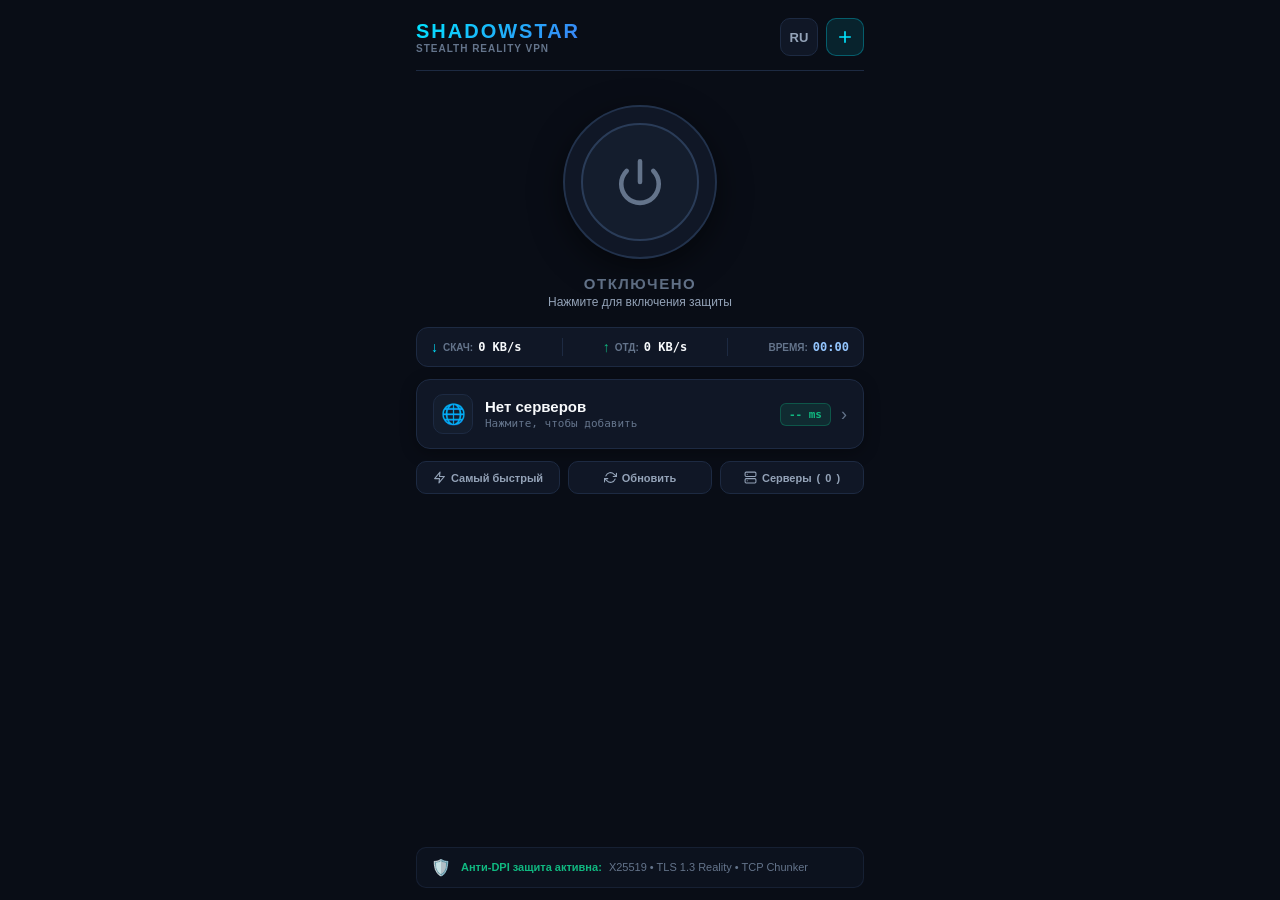
==== commit 5d505995: "fix(mobile): use native DownloadManager and system browser for APK updates, resolve failed to fetch" ====
--- a/pkg/mobile/web/index.html
+++ b/pkg/mobile/web/index.html
@@ -217,7 +217,7 @@
           <button class="btn-primary" id="btn-apply-update" onclick="applyUpdateNow()" data-i18n="btnInstallUpdate">
             Установить обновление
           </button>
-          <a class="btn-secondary" id="btn-apk-download" href="#" target="_blank" style="display: none; text-align: center; text-decoration: none;" data-i18n="btnDownloadApk">
+          <a class="btn-secondary" id="btn-apk-download" href="#" onclick="openApkDownload(event)" style="display: none; text-align: center; text-decoration: none;" data-i18n="btnDownloadApk">
             Скачать ShadowStar.apk
           </a>
         </div>
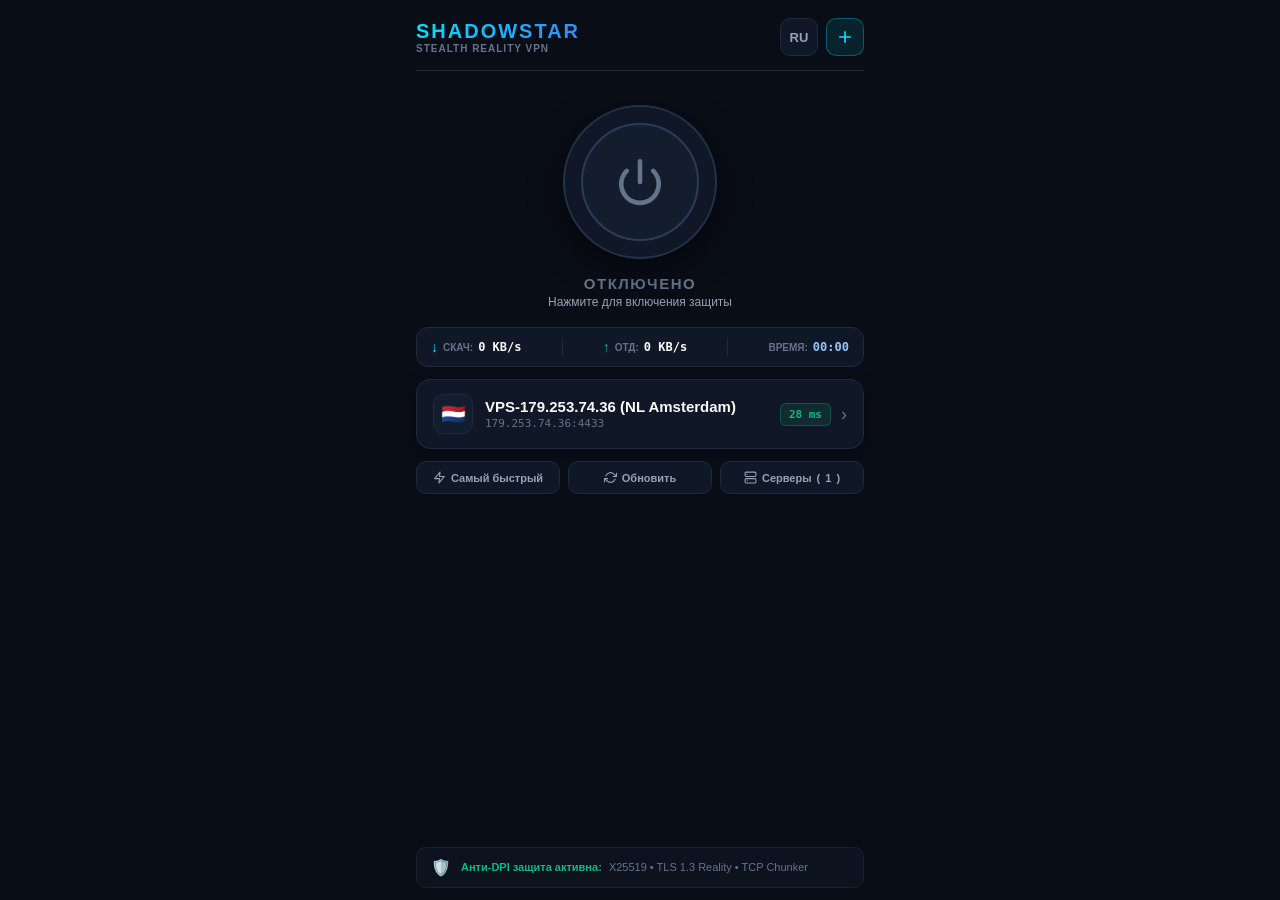
==== commit 748469de: "fix(mobile): resolve online game packet dropping & anti-cheat detection, fix update banner hanging -" ====
--- a/pkg/mobile/web/index.html
+++ b/pkg/mobile/web/index.html
@@ -37,10 +37,13 @@
         <span class="update-dot"></span>
         <div>
           <div class="update-banner-title" data-i18n="updateBannerTitle">Доступно обновление</div>
-          <div class="update-banner-sub" id="update-banner-sub">ShadowStar v1.4.1</div>
-        </div>
-      </div>
-      <button class="update-banner-btn" type="button" data-i18n="btnUpdate">Обновить</button>
+          <div class="update-banner-sub" id="update-banner-sub">ShadowStar</div>
+        </div>
+      </div>
+      <div style="display: flex; align-items: center; gap: 8px;">
+        <button class="update-banner-btn" type="button" data-i18n="btnUpdate">Обновить</button>
+        <button class="update-banner-close" type="button" onclick="dismissUpdateBanner(event)" title="Закрыть" aria-label="Закрыть">✕</button>
+      </div>
     </div>
 
     <!-- Main Single-Screen Dashboard -->
--- a/pkg/mobile/web/style.css
+++ b/pkg/mobile/web/style.css
@@ -179,6 +179,32 @@
   padding: 6px 12px;
   border-radius: 6px;
   cursor: pointer;
+  transition: transform 0.15s ease, opacity 0.15s ease;
+}
+
+.update-banner-btn:active {
+  transform: scale(0.95);
+}
+
+.update-banner-close {
+  background: transparent;
+  border: none;
+  color: var(--text-muted);
+  font-size: 14px;
+  cursor: pointer;
+  padding: 4px 8px;
+  border-radius: 6px;
+  line-height: 1;
+  display: flex;
+  align-items: center;
+  justify-content: center;
+  transition: color 0.15s ease, background 0.15s ease;
+}
+
+.update-banner-close:hover,
+.update-banner-close:focus {
+  color: #FFF;
+  background: rgba(255, 255, 255, 0.12);
 }
 
 /* Dashboard Main */
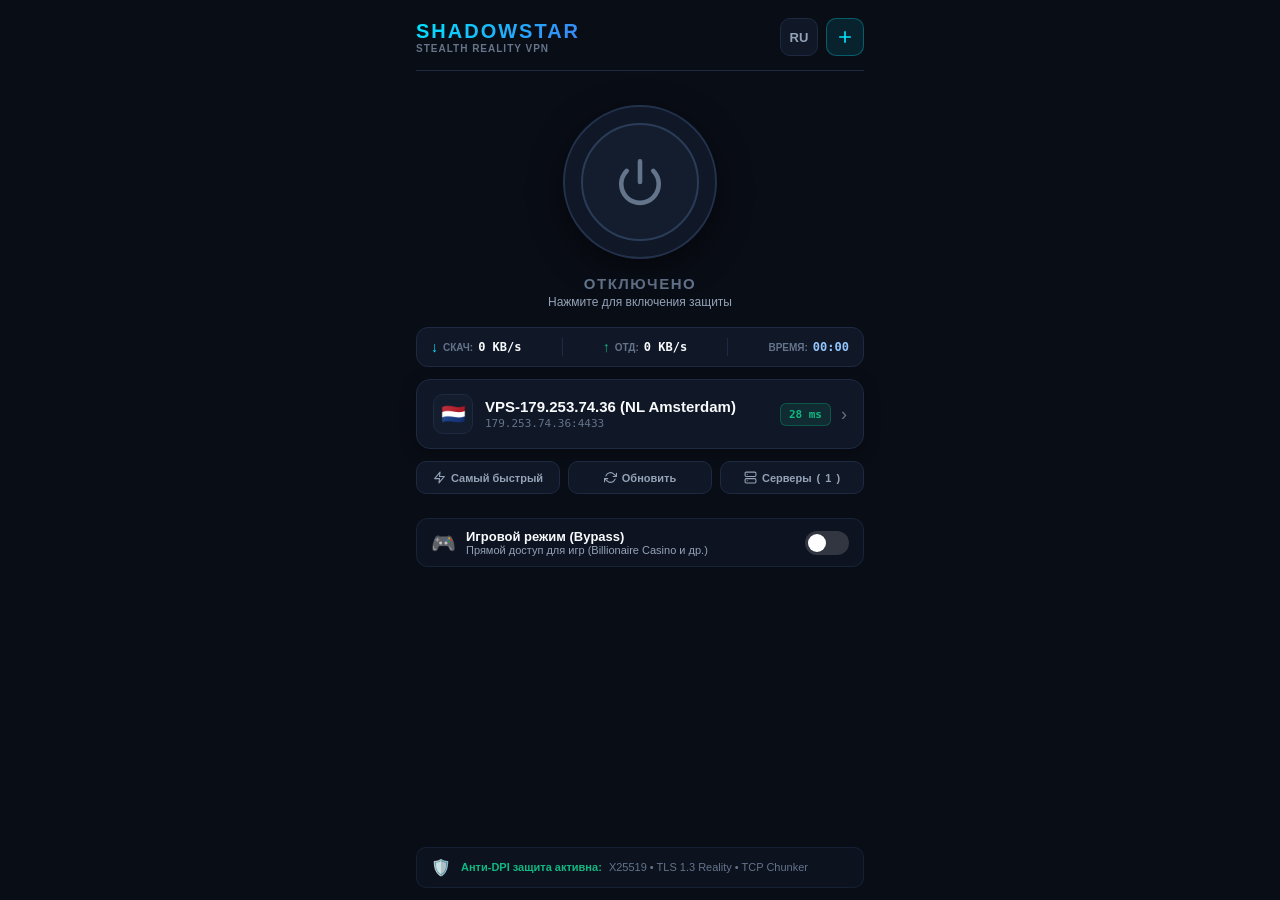
==== commit 7780a949: "fix(mobile): resolve game connection failures via EDNS(0) DNS parser fix & add Game Mode (Bypass) - " ====
--- a/pkg/mobile/web/index.html
+++ b/pkg/mobile/web/index.html
@@ -112,6 +112,21 @@
         </button>
       </section>
 
+      <!-- Game Mode / Split Tunneling Switch -->
+      <section class="game-mode-card" id="game-mode-card">
+        <div class="game-mode-left">
+          <span class="game-mode-icon">🎮</span>
+          <div class="game-mode-info">
+            <div class="game-mode-title" data-i18n="gameModeTitle">Игровой режим (Bypass)</div>
+            <div class="game-mode-sub" data-i18n="gameModeSub">Прямой доступ для игр (Billionaire Casino и др.)</div>
+          </div>
+        </div>
+        <label class="toggle-switch" title="Включить прямой доступ для игр в обход VPN">
+          <input type="checkbox" id="game-bypass-toggle" onchange="toggleGameBypass(this.checked)">
+          <span class="toggle-slider"></span>
+        </label>
+      </section>
+
       <!-- Subtle Stealth Camouflage Status -->
       <section class="stealth-footer">
         <div class="stealth-shield-icon">🛡️</div>
--- a/pkg/mobile/web/style.css
+++ b/pkg/mobile/web/style.css
@@ -514,6 +514,90 @@
   color: var(--accent-cyan);
 }
 
+/* Game Mode Split Tunneling Card */
+.game-mode-card {
+  display: flex;
+  align-items: center;
+  justify-content: space-between;
+  background: rgba(16, 23, 38, 0.7);
+  border: 1px solid rgba(29, 42, 66, 0.7);
+  border-radius: 12px;
+  padding: 10px 14px;
+  margin-top: 10px;
+  transition: border-color 0.2s ease;
+}
+
+.game-mode-left {
+  display: flex;
+  align-items: center;
+  gap: 10px;
+}
+
+.game-mode-icon {
+  font-size: 20px;
+  flex-shrink: 0;
+}
+
+.game-mode-title {
+  font-size: 13px;
+  font-weight: 700;
+  color: var(--text-primary);
+}
+
+.game-mode-sub {
+  font-size: 11px;
+  color: var(--text-muted);
+}
+
+/* Toggle Switch */
+.toggle-switch {
+  position: relative;
+  display: inline-block;
+  width: 44px;
+  height: 24px;
+  flex-shrink: 0;
+}
+
+.toggle-switch input {
+  opacity: 0;
+  width: 0;
+  height: 0;
+}
+
+.toggle-slider {
+  position: absolute;
+  cursor: pointer;
+  top: 0;
+  left: 0;
+  right: 0;
+  bottom: 0;
+  background-color: rgba(255, 255, 255, 0.15);
+  transition: 0.25s;
+  border-radius: 24px;
+}
+
+.toggle-slider:before {
+  position: absolute;
+  content: "";
+  height: 18px;
+  width: 18px;
+  left: 3px;
+  bottom: 3px;
+  background-color: white;
+  transition: 0.25s;
+  border-radius: 50%;
+}
+
+.toggle-switch input:checked + .toggle-slider {
+  background-color: var(--accent-cyan);
+  box-shadow: 0 0 10px rgba(0, 229, 255, 0.4);
+}
+
+.toggle-switch input:checked + .toggle-slider:before {
+  transform: translateX(20px);
+  background-color: #090D16;
+}
+
 /* Subtle Stealth Camouflage Status */
 .stealth-footer {
   display: flex;
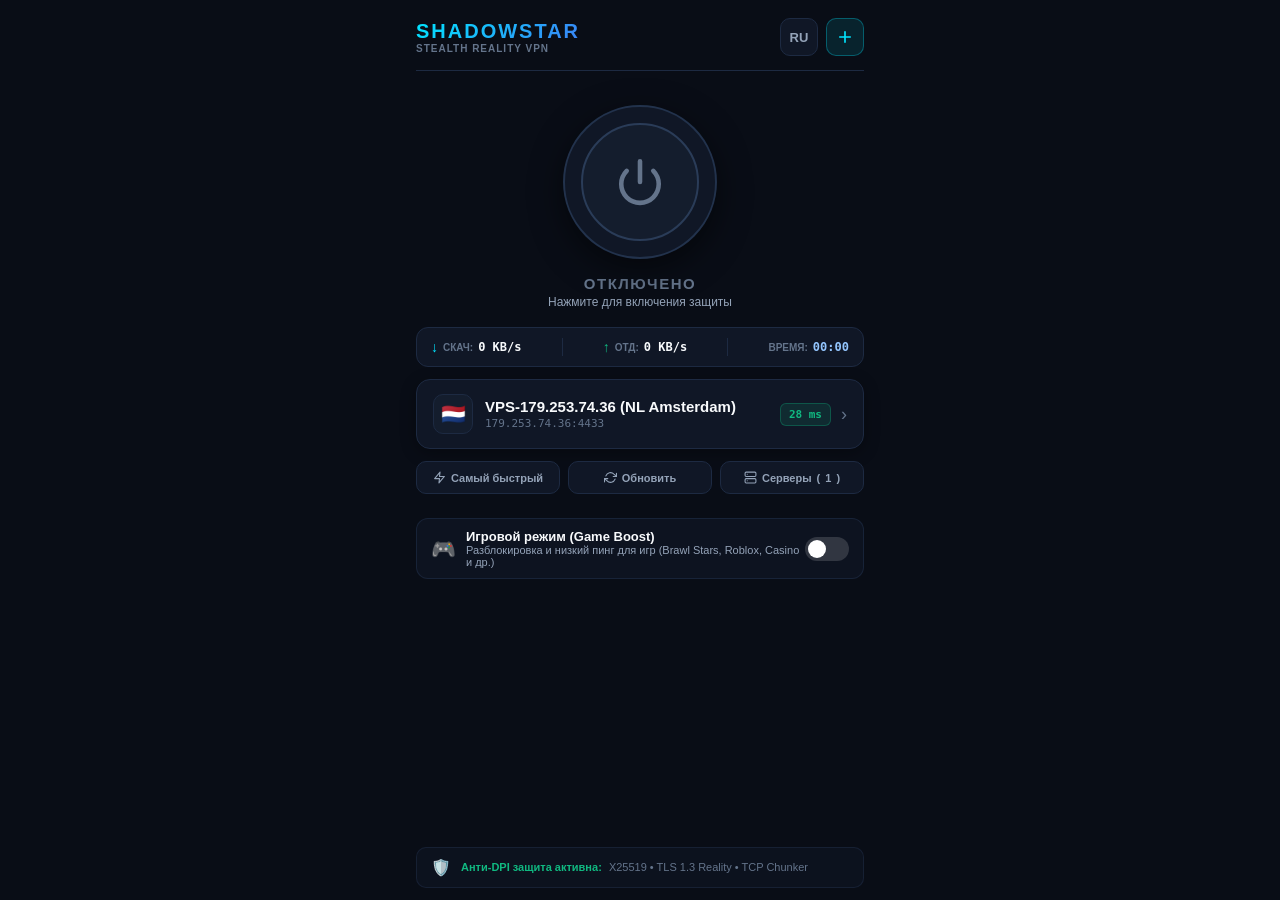
==== commit eb8fd277: "feat(v2.0.3): YouTube QUIC fallback, TCP options negotiation, lock-free TUN stack, IPv6 leak fix & G" ====
--- a/pkg/mobile/web/index.html
+++ b/pkg/mobile/web/index.html
@@ -112,17 +112,17 @@
         </button>
       </section>
 
-      <!-- Game Mode / Split Tunneling Switch -->
+      <!-- Game Mode / Low-Latency Game Boost Switch -->
       <section class="game-mode-card" id="game-mode-card">
         <div class="game-mode-left">
           <span class="game-mode-icon">🎮</span>
           <div class="game-mode-info">
-            <div class="game-mode-title" data-i18n="gameModeTitle">Игровой режим (Bypass)</div>
-            <div class="game-mode-sub" data-i18n="gameModeSub">Прямой доступ для игр (Billionaire Casino и др.)</div>
-          </div>
-        </div>
-        <label class="toggle-switch" title="Включить прямой доступ для игр в обход VPN">
-          <input type="checkbox" id="game-bypass-toggle" onchange="toggleGameBypass(this.checked)">
+            <div class="game-mode-title" data-i18n="gameModeTitle">Игровой режим (Game Boost)</div>
+            <div class="game-mode-sub" data-i18n="gameModeSub">Разблокировка и низкий пинг для игр (Brawl Stars, Roblox, Casino и др.)</div>
+          </div>
+        </div>
+        <label class="toggle-switch" title="Включить игровой режим (минимальный пинг и доступ к заблокированным играм)">
+          <input type="checkbox" id="game-mode-toggle" onchange="toggleGameMode(this.checked)">
           <span class="toggle-slider"></span>
         </label>
       </section>
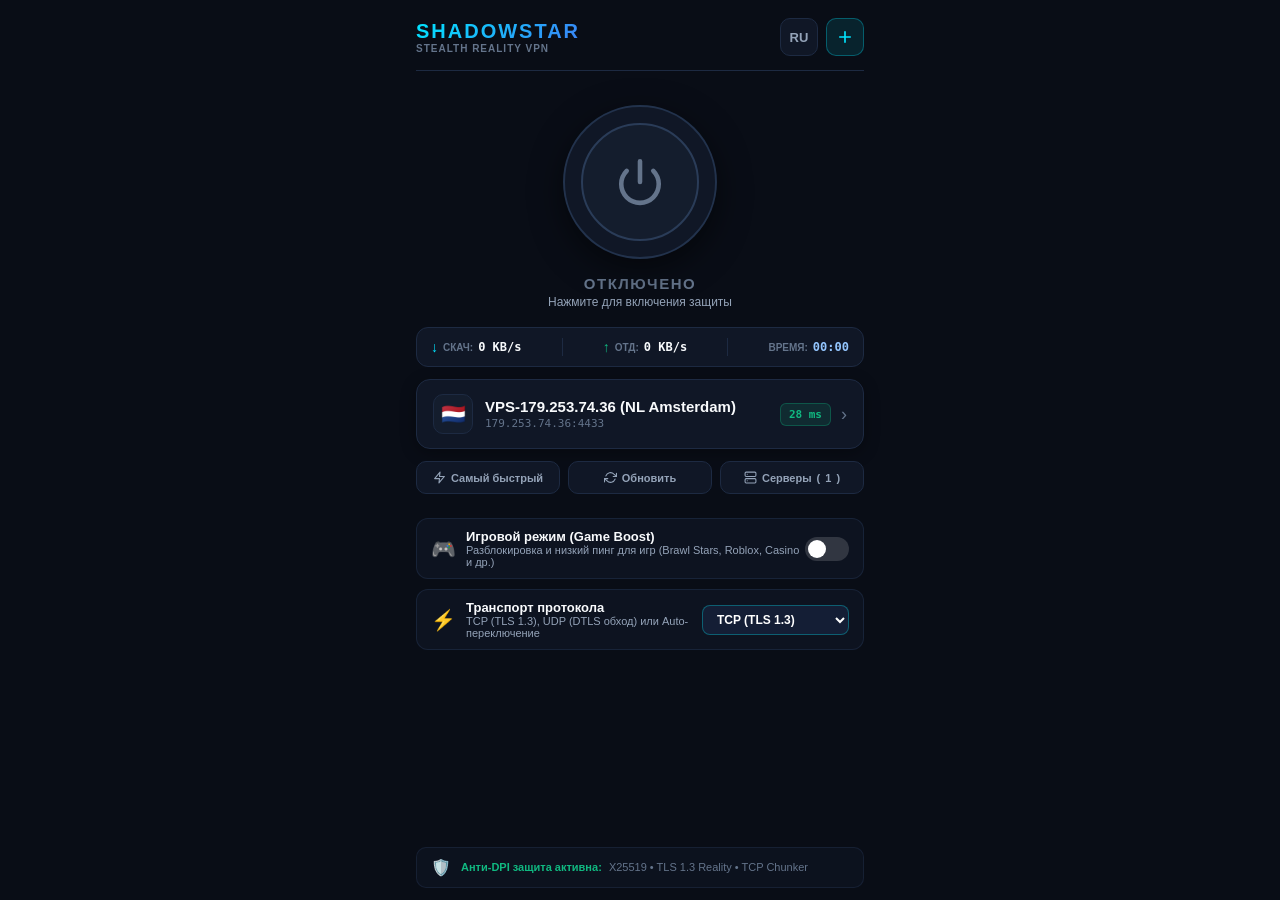
==== commit b1d0b6c0: "feat(protocol): add dual TCP/UDP transport with DTLS camouflage and auto-fallback - pkg/protocol: Im" ====
--- a/pkg/mobile/web/index.html
+++ b/pkg/mobile/web/index.html
@@ -127,6 +127,24 @@
         </label>
       </section>
 
+      <!-- Protocol Transport Switcher (TCP / UDP / Auto) -->
+      <section class="game-mode-card" id="transport-card">
+        <div class="game-mode-left">
+          <span class="game-mode-icon">⚡</span>
+          <div class="game-mode-info">
+            <div class="game-mode-title" data-i18n="transportTitle">Транспорт протокола</div>
+            <div class="game-mode-sub" data-i18n="transportSub">TCP (TLS 1.3), UDP (DTLS обход) или Auto-переключение</div>
+          </div>
+        </div>
+        <div class="transport-selector">
+          <select id="transport-select" class="transport-dropdown" onchange="switchTransport(this.value)">
+            <option value="tcp">TCP (TLS 1.3)</option>
+            <option value="udp">UDP (DTLS Camo)</option>
+            <option value="auto">Auto (Smart)</option>
+          </select>
+        </div>
+      </section>
+
       <!-- Subtle Stealth Camouflage Status -->
       <section class="stealth-footer">
         <div class="stealth-shield-icon">🛡️</div>
--- a/pkg/mobile/web/style.css
+++ b/pkg/mobile/web/style.css
@@ -549,6 +549,24 @@
   color: var(--text-muted);
 }
 
+.transport-dropdown {
+  background: rgba(22, 33, 56, 0.9);
+  border: 1px solid rgba(0, 243, 255, 0.3);
+  color: var(--text-primary, #ffffff);
+  border-radius: 8px;
+  padding: 6px 10px;
+  font-size: 12px;
+  font-weight: 600;
+  outline: none;
+  cursor: pointer;
+  transition: all 0.2s ease;
+}
+
+.transport-dropdown:focus {
+  border-color: #00f3ff;
+  box-shadow: 0 0 8px rgba(0, 243, 255, 0.3);
+}
+
 /* Toggle Switch */
 .toggle-switch {
   position: relative;
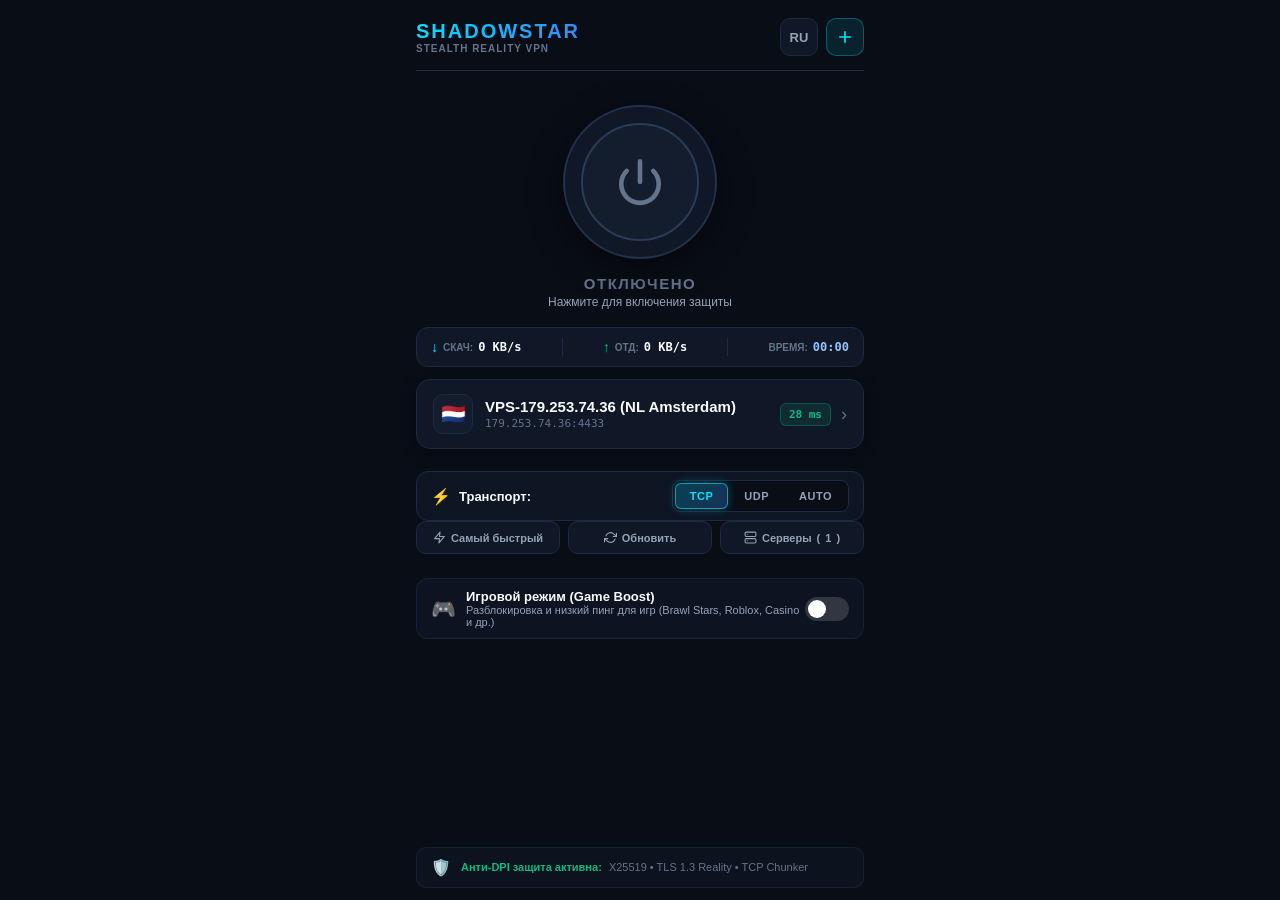
==== commit d81b4313: "feat(mobile): add prominent segmented transport selector and release v2.0.4" ====
--- a/pkg/mobile/web/index.html
+++ b/pkg/mobile/web/index.html
@@ -96,6 +96,19 @@
         </div>
       </section>
 
+      <!-- Protocol Transport Segmented Control (TCP / UDP / Auto) -->
+      <section class="transport-segment-card">
+        <div class="transport-label-group">
+          <span class="transport-icon">⚡</span>
+          <span class="transport-label" data-i18n="transportLabel">Транспорт:</span>
+        </div>
+        <div class="segmented-control" id="transport-segmented">
+          <button type="button" class="segment-btn active" data-val="tcp" onclick="selectTransport('tcp')">TCP</button>
+          <button type="button" class="segment-btn" data-val="udp" onclick="selectTransport('udp')">UDP</button>
+          <button type="button" class="segment-btn" data-val="auto" onclick="selectTransport('auto')">AUTO</button>
+        </div>
+      </section>
+
       <!-- Quick Action Buttons -->
       <section class="quick-actions">
         <button class="action-pill" onclick="selectAutoBest()" title="Самый быстрый сервер">
@@ -125,24 +138,6 @@
           <input type="checkbox" id="game-mode-toggle" onchange="toggleGameMode(this.checked)">
           <span class="toggle-slider"></span>
         </label>
-      </section>
-
-      <!-- Protocol Transport Switcher (TCP / UDP / Auto) -->
-      <section class="game-mode-card" id="transport-card">
-        <div class="game-mode-left">
-          <span class="game-mode-icon">⚡</span>
-          <div class="game-mode-info">
-            <div class="game-mode-title" data-i18n="transportTitle">Транспорт протокола</div>
-            <div class="game-mode-sub" data-i18n="transportSub">TCP (TLS 1.3), UDP (DTLS обход) или Auto-переключение</div>
-          </div>
-        </div>
-        <div class="transport-selector">
-          <select id="transport-select" class="transport-dropdown" onchange="switchTransport(this.value)">
-            <option value="tcp">TCP (TLS 1.3)</option>
-            <option value="udp">UDP (DTLS Camo)</option>
-            <option value="auto">Auto (Smart)</option>
-          </select>
-        </div>
       </section>
 
       <!-- Subtle Stealth Camouflage Status -->
--- a/pkg/mobile/web/style.css
+++ b/pkg/mobile/web/style.css
@@ -549,6 +549,67 @@
   color: var(--text-muted);
 }
 
+.transport-segment-card {
+  display: flex;
+  align-items: center;
+  justify-content: space-between;
+  background: rgba(16, 23, 38, 0.85);
+  border: 1px solid var(--border-subtle);
+  border-radius: 12px;
+  padding: 8px 14px;
+  margin-top: 10px;
+}
+
+.transport-label-group {
+  display: flex;
+  align-items: center;
+  gap: 8px;
+}
+
+.transport-icon {
+  font-size: 16px;
+  color: var(--accent-cyan);
+}
+
+.transport-label {
+  font-size: 13px;
+  font-weight: 700;
+  color: var(--text-main);
+}
+
+.segmented-control {
+  display: flex;
+  background: rgba(9, 13, 22, 0.9);
+  border: 1px solid var(--border-subtle);
+  border-radius: 8px;
+  padding: 2px;
+  gap: 2px;
+}
+
+.segment-btn {
+  background: transparent;
+  border: none;
+  color: var(--text-muted);
+  font-size: 11px;
+  font-weight: 800;
+  letter-spacing: 0.5px;
+  padding: 6px 14px;
+  border-radius: 6px;
+  cursor: pointer;
+  transition: all 0.2s cubic-bezier(0.4, 0, 0.2, 1);
+}
+
+.segment-btn:hover {
+  color: var(--text-main);
+}
+
+.segment-btn.active {
+  background: linear-gradient(135deg, rgba(0, 229, 255, 0.25), rgba(59, 130, 246, 0.3));
+  border: 1px solid rgba(0, 229, 255, 0.6);
+  color: #00E5FF;
+  box-shadow: 0 0 10px rgba(0, 229, 255, 0.3);
+}
+
 .transport-dropdown {
   background: rgba(22, 33, 56, 0.9);
   border: 1px solid rgba(0, 243, 255, 0.3);
